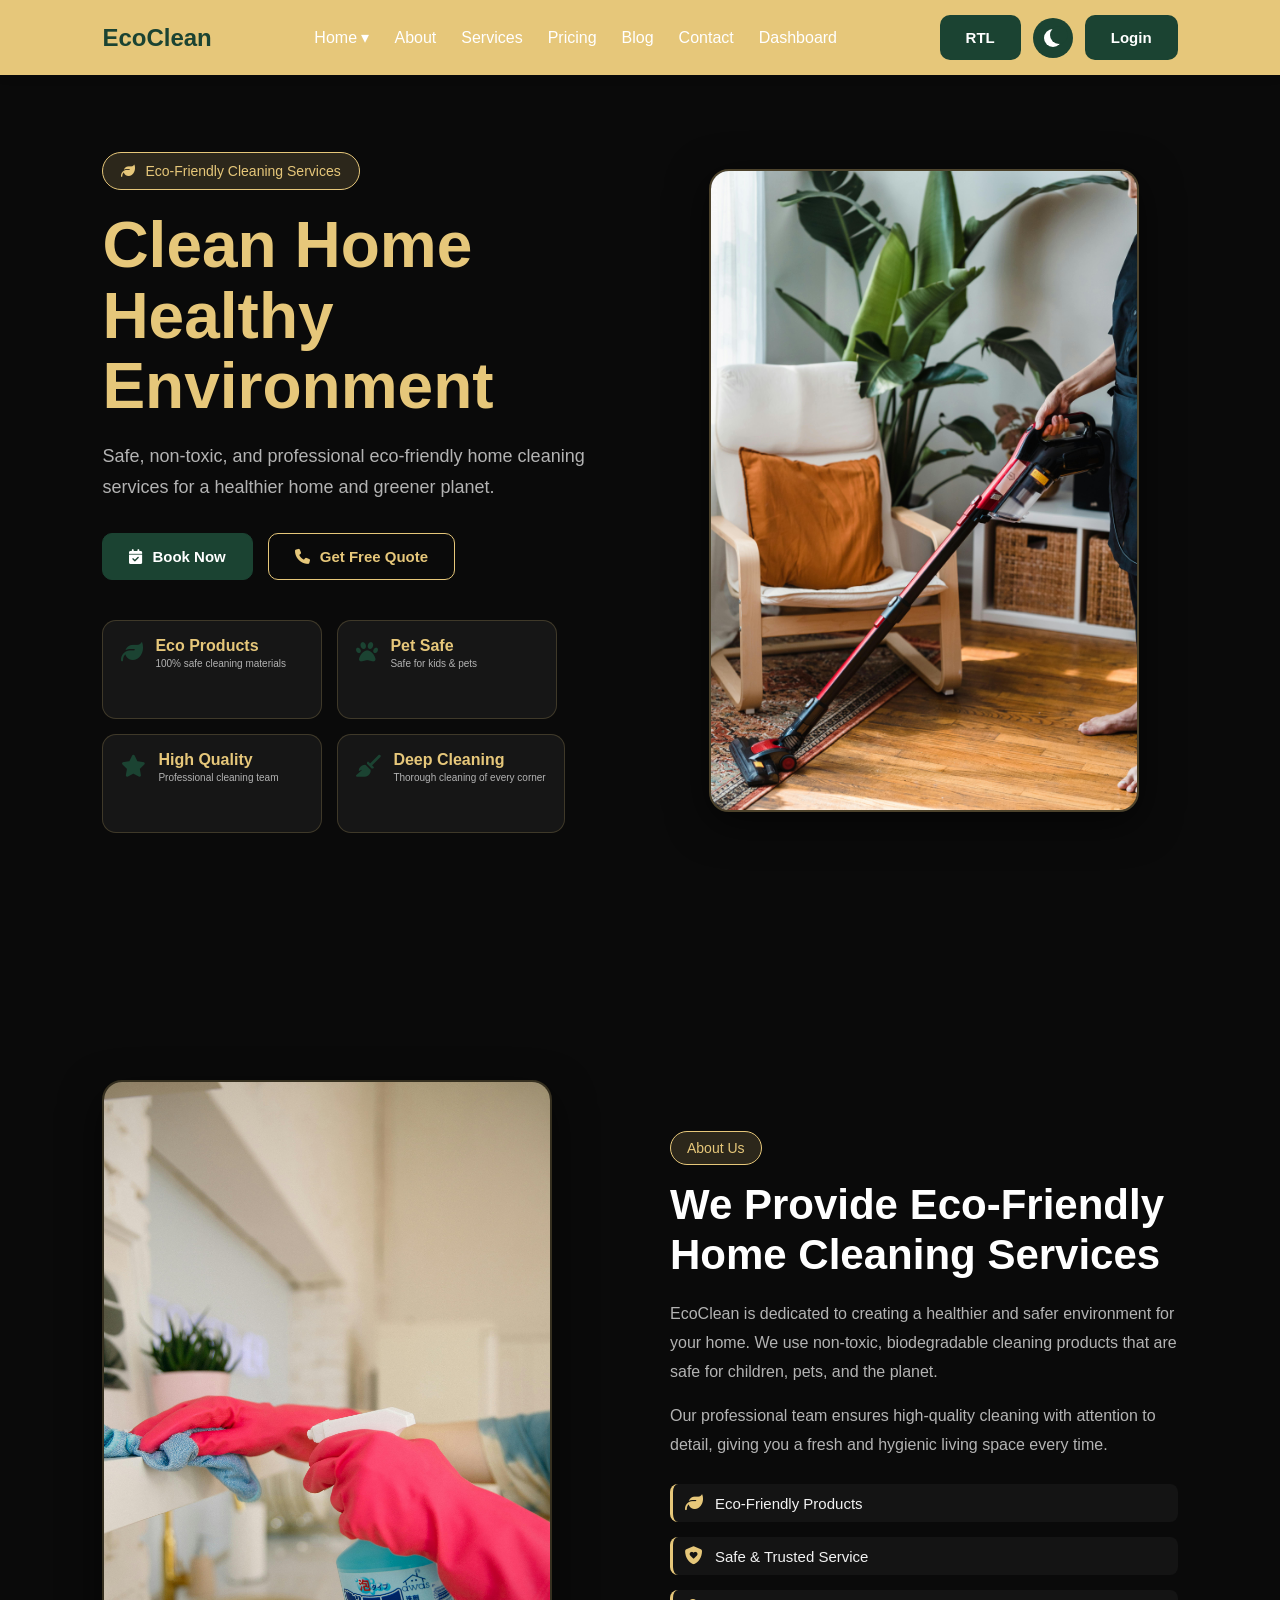
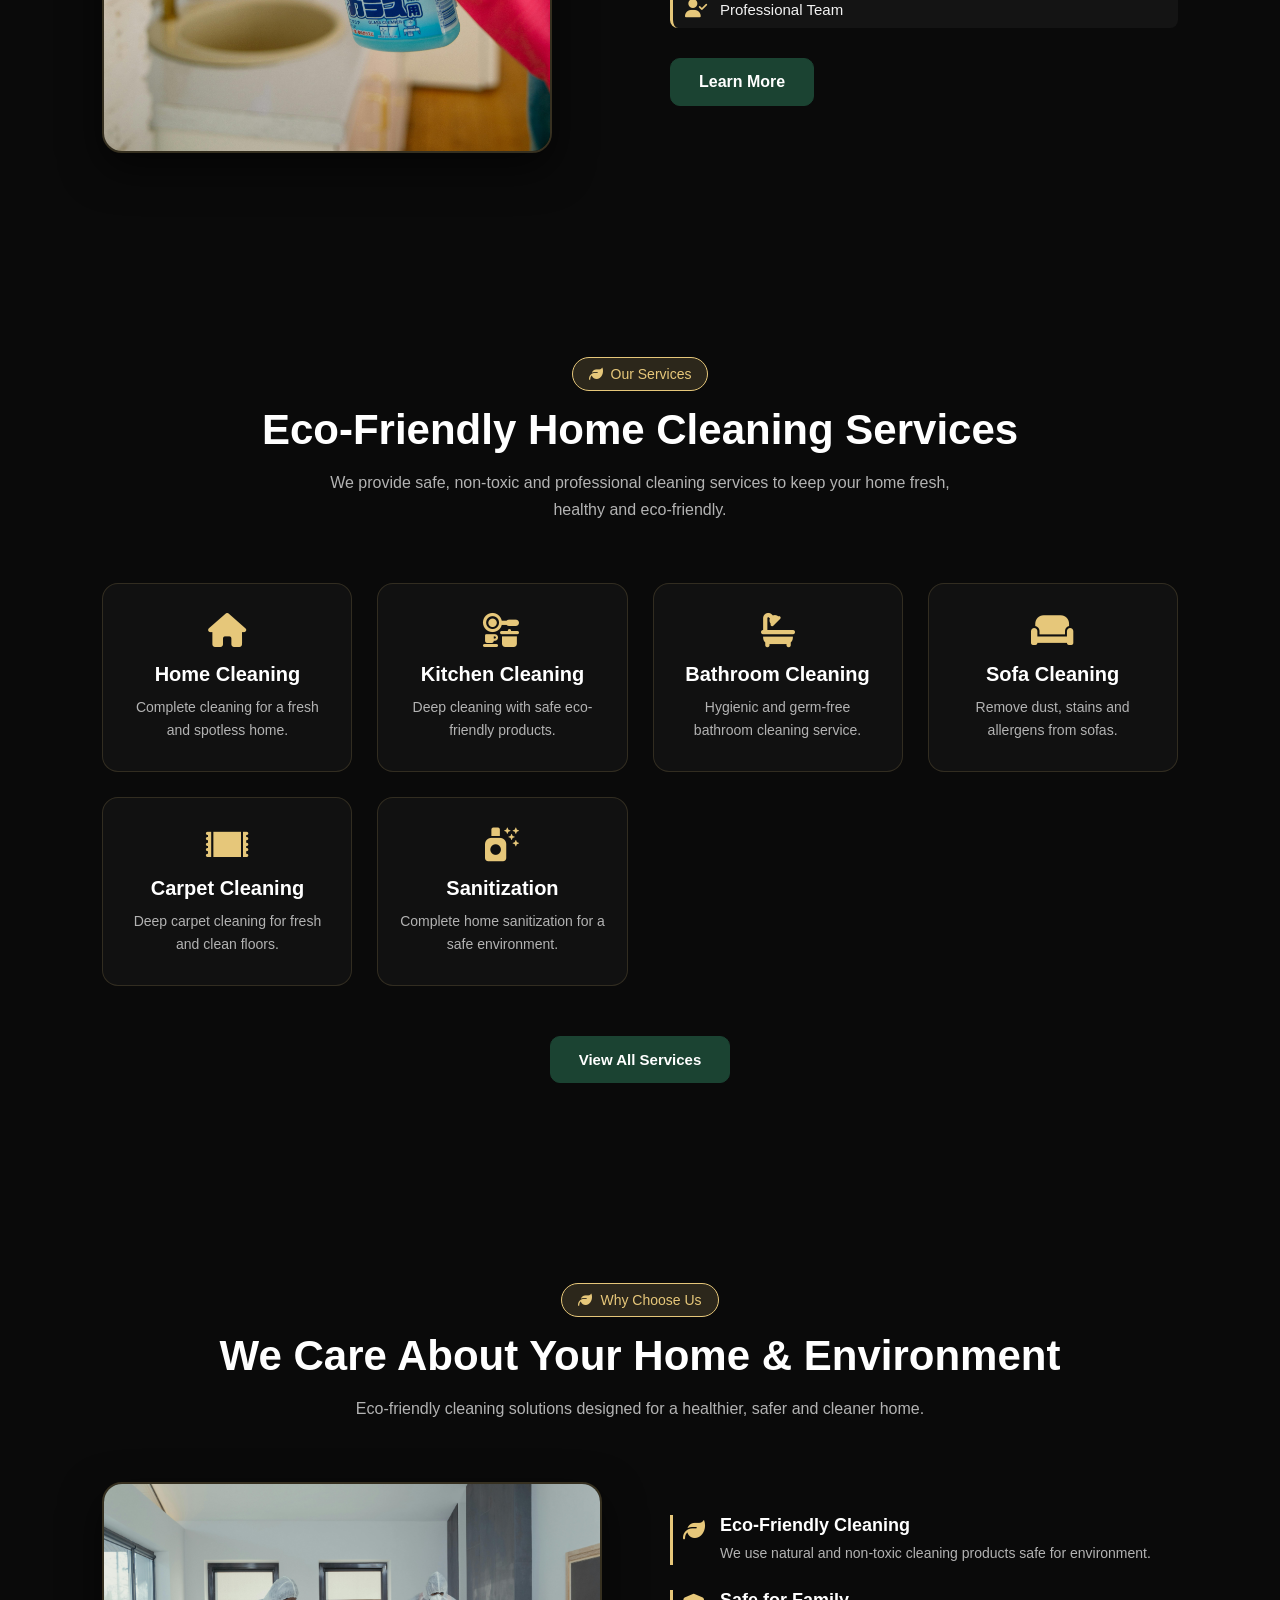
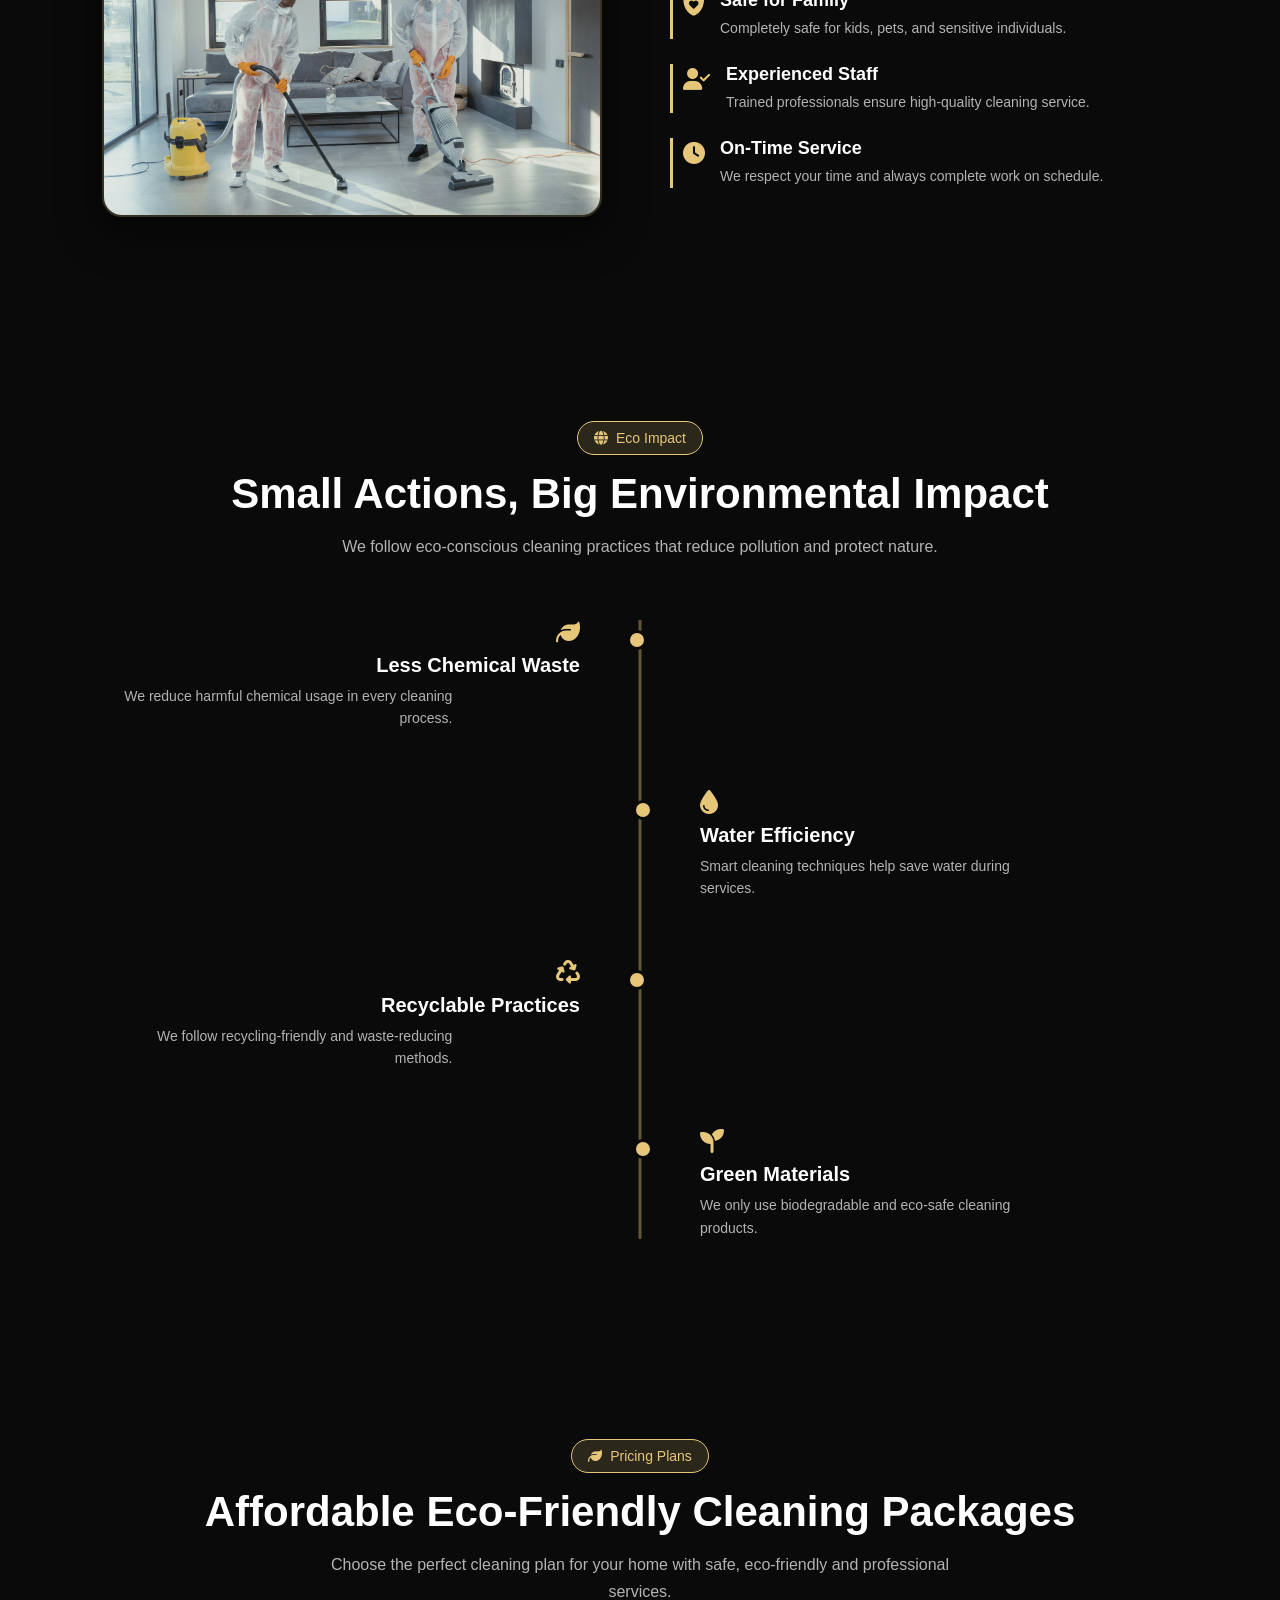
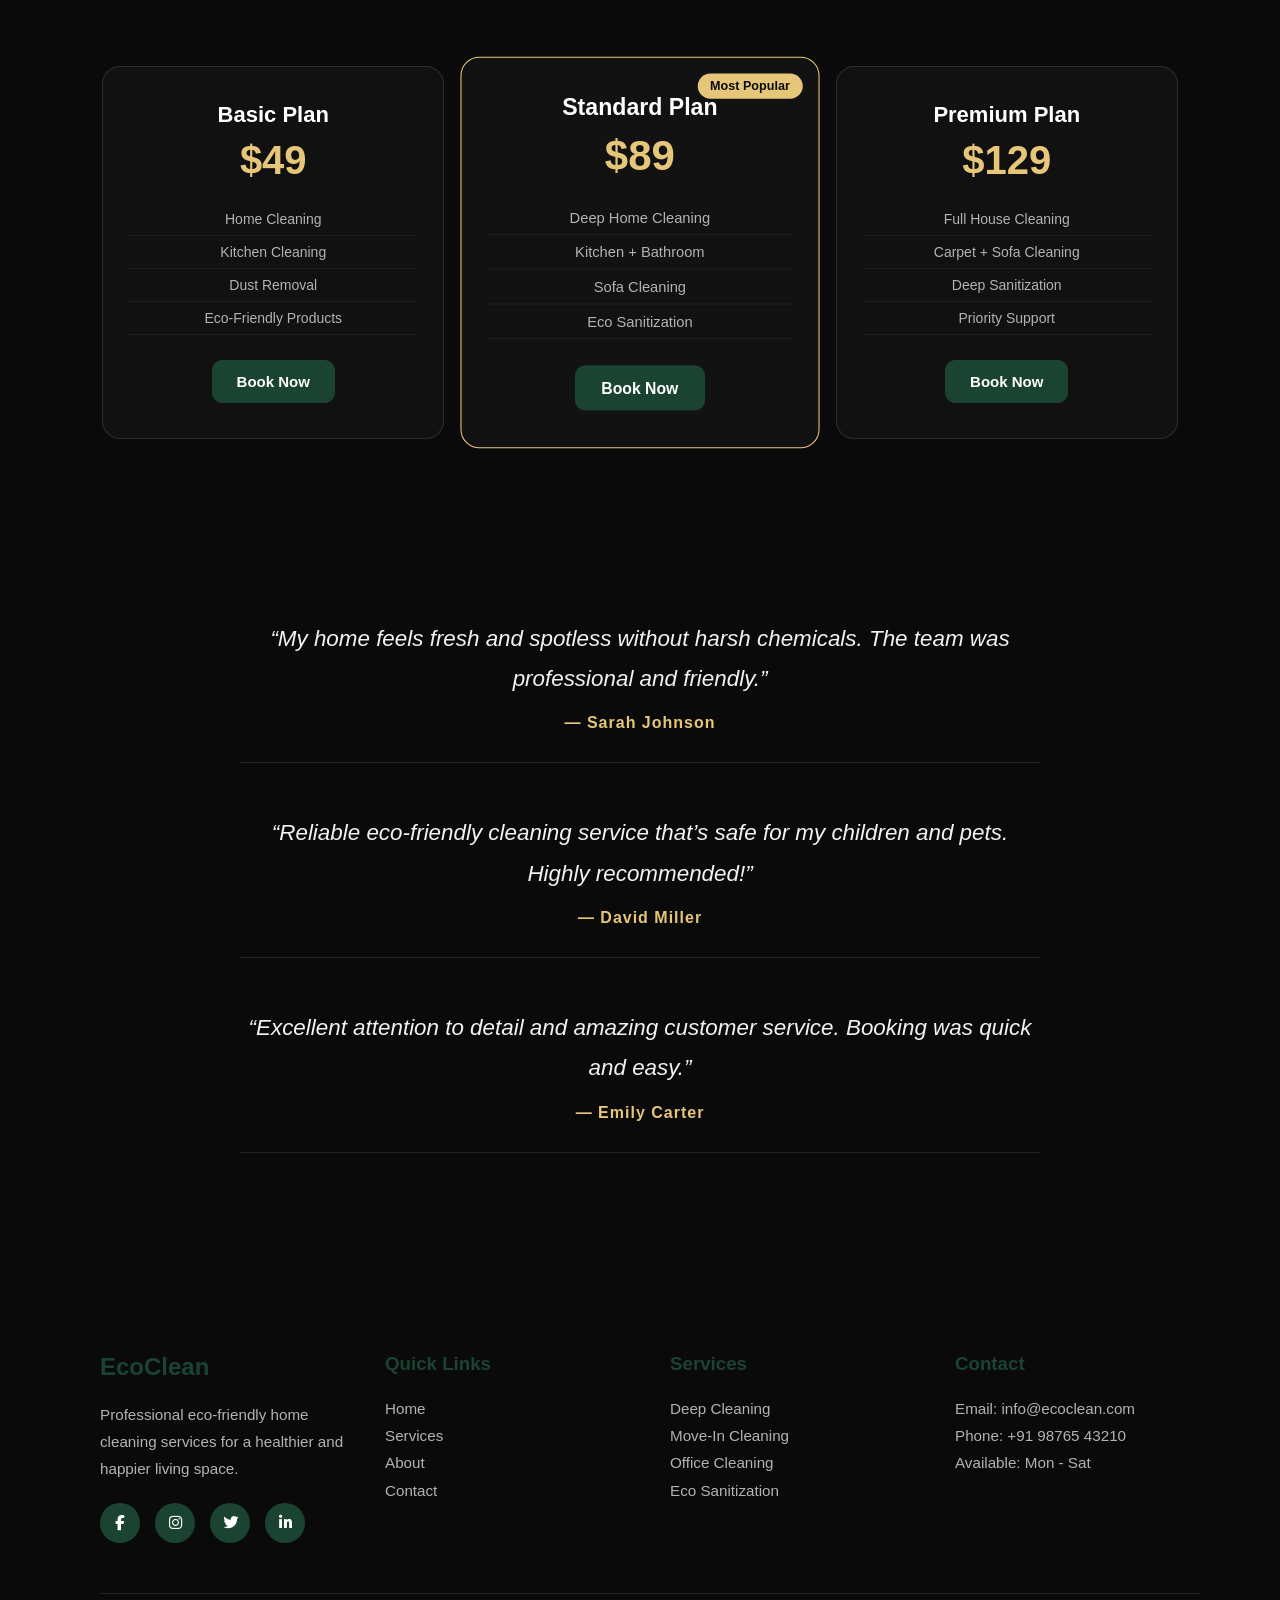
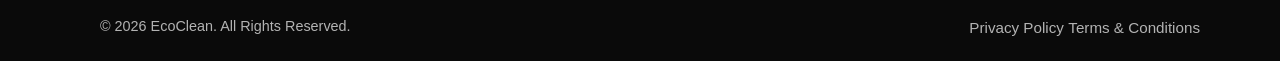
==== index.html @ b3afe963 "first commit" ====
<!DOCTYPE html>
<html lang="en">
<head>
    <meta charset="UTF-8">
    <meta name="viewport" content="width=device-width, initial-scale=1.0">
    <title>Eco Cleaning Service</title>

    <link rel="stylesheet" href="index.css">
     <script src="index.js" defer></script>
     <link rel="stylesheet" href="https://cdnjs.cloudflare.com/ajax/libs/font-awesome/6.5.0/css/all.min.css">
     <link rel="stylesheet" href="https://cdnjs.cloudflare.com/ajax/libs/font-awesome/6.5.1/css/all.min.css">
</head>
<body>
 <header class="header">
  <nav class="navbar">
     <div class="logo">
        <h2>EcoClean</h2>
      </div>

    <ul class="nav-links">

      <li class="dropdown">

        <a href='/'>Home ▾</a>

        <div class="dropdown-menu">
          <a href='/'>Home 1</a>
          <a href="home2.html">Home 2</a>
        </div>

      </li>

      <li><a href="about.html">About</a></li>
      <li><a href="services.html">Services</a></li>
      <li><a href="pricing.html">Pricing</a></li>
      <li><a href="blog.html">Blog</a></li>
      <li><a href="contact.html">Contact</a></li>
      <li><a href="dashboard.html">Dashboard</a></li>

         <li class="mobile-login-wrap">
<a class='mobile-login' href='/login'>Login</a>
</li>


    </ul>
 <div class="nav-buttons">

      <button class="btn" onclick="enableRTL()">RTL</button>
       <button class="logo-btn" type="button">
      <div class="moon"></div>
    </button>


   <button class="btn login-btn" onclick="openLoginPage()">
    Login
</button>

    </div>

     <div class="menu-btn" id="menuBtn">
        ☰
    </div>

</nav>
</header>

<section class="hero">
  <div class="hero-container">
    <div class="hero-content">
      <span class="hero-tag">
        <i class="fa-solid fa-leaf"></i>
        Eco-Friendly Cleaning Services
      </span>
      <h1>
        Clean Home <br />
        Healthy <span>Environment</span>
      </h1>
      <p>
        Safe, non-toxic, and professional eco-friendly home cleaning services
        for a healthier home and greener planet.
      </p>
      <div class="hero-buttons">
        <a href="#" class="btn primary-btn">
          <i class="fa-solid fa-calendar-check"></i>
          Book Now
        </a>
        <a href="#" class="btn secondary-btn">
          <i class="fa-solid fa-phone"></i>
          Get Free Quote
        </a>
      </div>
      <div class="hero-features">
        <div class="feature-card">
          <i class="fa-solid fa-leaf"></i>
          <div>
            <h3>Eco Products</h3>
            <p>100% safe cleaning materials</p>
          </div>
        </div>
        <div class="feature-card">
          <i class="fa-solid fa-paw"></i>
          <div>
            <h3>Pet Safe</h3>
            <p>Safe for kids & pets</p>
          </div>
        </div>
        <div class="feature-card">
          <i class="fa-solid fa-star"></i>
          <div>
            <h3>High Quality</h3>
            <p>Professional cleaning team</p>
          </div>
        </div>
        <div class="feature-card">
        <i class="fa-solid fa-broom"></i>
        <div>
        <h3>Deep Cleaning</h3>
        <p>Thorough cleaning of every corner</p>
       </div>
       </div>
      </div>
    </div>
    <div class="hero-image">
      <img src="images/cleaning.jpg" alt="Eco Friendly Cleaning Service">
    </div>
  </div>
</section>

<section class="about" id="about">
  <div class="about-container">
    <div class="about-image">
      <img src="images/about-cleaning.jpg" alt="Eco Friendly Cleaning Team">
    </div>
    <div class="about-content">
      <span class="section-tag">About Us</span>
      <h2>
        We Provide Eco-Friendly <br />
        Home Cleaning Services
      </h2>
      <p>
        EcoClean is dedicated to creating a healthier and safer environment for your home.
        We use non-toxic, biodegradable cleaning products that are safe for children,
        pets, and the planet.
      </p>
      <p>
        Our professional team ensures high-quality cleaning with attention to detail,
        giving you a fresh and hygienic living space every time.
      </p>
      <div class="about-features">
        <div class="feature">
          <i class="fa-solid fa-leaf"></i>
          <span>Eco-Friendly Products</span>
        </div>
        <div class="feature">
          <i class="fa-solid fa-shield-heart"></i>
          <span>Safe & Trusted Service</span>
        </div>
        <div class="feature">
          <i class="fa-solid fa-user-check"></i>
          <span>Professional Team</span>
        </div>
      </div>
      <a href="#about" class="about-btn">
        Learn More
      </a>
    </div>
  </div>
</section>

<section class="services" id="services">
  <div class="services-container">
    <div class="section-header">
      <span class="section-tag">
        <i class="fa-solid fa-leaf"></i>
        Our Services
      </span>
      <h2>Eco-Friendly Home Cleaning Services</h2>
      <p>
        We provide safe, non-toxic and professional cleaning services to keep your home fresh, healthy and eco-friendly.
      </p>
    </div>
    <div class="services-grid">
      <div class="service-card">
        <i class="fa-solid fa-house"></i>
        <h3>Home Cleaning</h3>
        <p>Complete cleaning for a fresh and spotless home.</p>
      </div>
      <div class="service-card">
        <i class="fa-solid fa-kitchen-set"></i>
        <h3>Kitchen Cleaning</h3>
        <p>Deep cleaning with safe eco-friendly products.</p>
      </div>
      <div class="service-card">
        <i class="fa-solid fa-bath"></i>
        <h3>Bathroom Cleaning</h3>
        <p>Hygienic and germ-free bathroom cleaning service.</p>
      </div>
      <div class="service-card">
        <i class="fa-solid fa-couch"></i>
        <h3>Sofa Cleaning</h3>
        <p>Remove dust, stains and allergens from sofas.</p>
      </div>
      <div class="service-card">
        <i class="fa-solid fa-rug"></i>
        <h3>Carpet Cleaning</h3>
        <p>Deep carpet cleaning for fresh and clean floors.</p>
      </div>
      <div class="service-card">
        <i class="fa-solid fa-spray-can-sparkles"></i>
        <h3>Sanitization</h3>
        <p>Complete home sanitization for a safe environment.</p>
      </div>
    </div>
    <div class="services-btn">
      <a href="#services" class="btn">
        View All Services
      </a>
    </div>
  </div>
</section>

<section class="why-choose-us" id="why">
  <div class="why-container">
    <div class="section-header">
      <span class="section-tag">
        <i class="fa-solid fa-leaf"></i>
        Why Choose Us
      </span>
      <h2>We Care About Your Home & Environment</h2>
      <p>
        Eco-friendly cleaning solutions designed for a healthier, safer and cleaner home.
      </p>
    </div>
    <div class="why-content">
      <div class="why-image">
        <img src="images/cleaning-team.jpg" alt="Cleaning Team">
      </div>
      <div class="why-list">
        <div class="why-item">
          <i class="fa-solid fa-leaf"></i>
          <div>
            <h3>Eco-Friendly Cleaning</h3>
            <p>We use natural and non-toxic cleaning products safe for environment.</p>
          </div>
        </div>
        <div class="why-item">
          <i class="fa-solid fa-shield-heart"></i>
          <div>
            <h3>Safe for Family</h3>
            <p>Completely safe for kids, pets, and sensitive individuals.</p>
          </div>
        </div>
        <div class="why-item">
          <i class="fa-solid fa-user-check"></i>
          <div>
            <h3>Experienced Staff</h3>
            <p>Trained professionals ensure high-quality cleaning service.</p>
          </div>
        </div>
        <div class="why-item">
          <i class="fa-solid fa-clock"></i>
          <div>
            <h3>On-Time Service</h3>
            <p>We respect your time and always complete work on schedule.</p>
          </div>
        </div>
      </div>
    </div>
  </div>
</section>

<section class="eco-impact" id="eco-impact">
  <div class="eco-container">
    <div class="section-header">
      <span class="section-tag">
        <i class="fa-solid fa-globe"></i>
        Eco Impact
      </span>
      <h2>Small Actions, Big Environmental Impact</h2>
      <p>
        We follow eco-conscious cleaning practices that reduce pollution and protect nature.
      </p>
    </div>
    <div class="eco-timeline">
      <div class="eco-step left">
        <div class="content">
          <i class="fa-solid fa-leaf"></i>
          <h3>Less Chemical Waste</h3>
          <p>We reduce harmful chemical usage in every cleaning process.</p>
        </div>
      </div>
      <div class="eco-step right">
        <div class="content">
          <i class="fa-solid fa-droplet"></i>
          <h3>Water Efficiency</h3>
          <p>Smart cleaning techniques help save water during services.</p>
        </div>
      </div>
      <div class="eco-step left">
        <div class="content">
          <i class="fa-solid fa-recycle"></i>
          <h3>Recyclable Practices</h3>
          <p>We follow recycling-friendly and waste-reducing methods.</p>
        </div>
      </div>
      <div class="eco-step right">
        <div class="content">
          <i class="fa-solid fa-seedling"></i>
          <h3>Green Materials</h3>
          <p>We only use biodegradable and eco-safe cleaning products.</p>
        </div>
      </div>
    </div>
  </div>
</section>

<section class="pricing" id="pricing">
  <div class="pricing-container">
    <div class="section-header">
      <span class="section-tag">
        <i class="fa-solid fa-leaf"></i>
        Pricing Plans
      </span>
      <h2>Affordable Eco-Friendly Cleaning Packages</h2>
      <p>
        Choose the perfect cleaning plan for your home with safe, eco-friendly and professional services.
      </p>
    </div>
    <div class="pricing-grid">
      <div class="pricing-card">
        <h3>Basic Plan</h3>
        <h2>$49</h2>
        <ul>
          <li>Home Cleaning</li>
          <li>Kitchen Cleaning</li>
          <li>Dust Removal</li>
          <li>Eco-Friendly Products</li>
        </ul>
        <a href="#" class="btn">Book Now</a>
      </div>
      <div class="pricing-card popular">
        <span class="badge">Most Popular</span>
        <h3>Standard Plan</h3>
        <h2>$89</h2>
        <ul>
          <li>Deep Home Cleaning</li>
          <li>Kitchen + Bathroom</li>
          <li>Sofa Cleaning</li>
          <li>Eco Sanitization</li>
        </ul>
        <a href="#" class="btn">Book Now</a>
      </div>
      <div class="pricing-card">
        <h3>Premium Plan</h3>
        <h2>$129</h2>
        <ul>
          <li>Full House Cleaning</li>
          <li>Carpet + Sofa Cleaning</li>
          <li>Deep Sanitization</li>
          <li>Priority Support</li>
        </ul>
        <a href="#" class="btn">Book Now</a>
      </div>
    </div>
  </div>
</section>

<section class="testimonials-section">
  <div class="testimonial">
    <p class="quote">
      “My home feels fresh and spotless without harsh chemicals.
      The team was professional and friendly.”
    </p>
    <h3>— Sarah Johnson</h3>
  </div>
  <div class="testimonial">
    <p class="quote">
      “Reliable eco-friendly cleaning service that’s safe for my
      children and pets. Highly recommended!”
    </p>
    <h3>— David Miller</h3>
  </div>
  <div class="testimonial">
    <p class="quote">
      “Excellent attention to detail and amazing customer service.
      Booking was quick and easy.”
    </p>
    <h3>— Emily Carter</h3>
  </div>
</section>

<footer class="footer">
  <div class="footer-container">
    <div class="footer-about">
      <h2>EcoClean</h2>
      <p>
        Professional eco-friendly home cleaning services
        for a healthier and happier living space.
      </p>
      <div class="social-icons">
        <a href="#"><i class="fab fa-facebook-f"></i></a>
        <a href="#"><i class="fab fa-instagram"></i></a>
        <a href="#"><i class="fab fa-twitter"></i></a>
        <a href="#"><i class="fab fa-linkedin-in"></i></a>
      </div>
    </div>
    <div class="footer-links">
      <h3>Quick Links</h3>
      <ul>
        <li><a href="#">Home</a></li>
        <li><a href="#">Services</a></li>
        <li><a href="#">About</a></li>
        <li><a href="#">Contact</a></li>
      </ul>
    </div>
    <div class="footer-services">
      <h3>Services</h3>
      <ul>
        <li>Deep Cleaning</li>
        <li>Move-In Cleaning</li>
        <li>Office Cleaning</li>
        <li>Eco Sanitization</li>
      </ul>
    </div>
    <div class="footer-contact">
      <h3>Contact</h3>
      <p>Email: info@ecoclean.com</p>
      <p>Phone: +91 98765 43210</p>
      <p>Available: Mon - Sat</p>
    </div>
  </div>
  <div class="footer-bottom">
    <p>© 2026 EcoClean. All Rights Reserved.</p>
     <div class="footer-links">
        <a href="#">Privacy Policy</a>
        <a href="#">Terms & Conditions</a>
     </div>
  </div>
</footer>

</body>
</html>
---- index.css ----
:root {
  --primary:#1B4332; 
  --secondary:#E6C77A; 
  --background:#0A0A0A; 
  --white:#ffffff; 
  --gray:#b3b3b3; 
  --light:#f2f2f2;
}

*{
margin:0;
padding:0;
box-sizing:border-box;
font-family:Arial,sans-serif;
}

body{
background:var(--background);
transition:.4s;
}

header{
  position: sticky;
  top: 0;
  z-index: 9999;
  background: #fff; 
  box-shadow: 0 2px 10px rgba(0,0,0,0.08);
}

.navbar{
display:flex;
justify-content:space-between;
align-items:center;
padding:15px 8%;
background:var(--secondary);
position:relative;
}

.logo h2 {
   color: var(--primary);
}

.nav-links{
display:flex;
align-items:center;
gap:25px;
list-style:none;
}

.nav-links li{
position:relative;
}

.nav-links a{
text-decoration:none;
color:var(--white);
font-size:16px;
transition:.3s;
}

.nav-links a:hover{
color:var(--primary);
}

.dropdown-menu{
position:absolute;
top:20px;
left:0;
width:150px;
background:#2a2a2a;
border-radius:10px;
display:none;
overflow:hidden;
z-index:999;
}

.dropdown-menu a{
display:block;
padding:12px;
}

.dropdown:hover .dropdown-menu{
display:block;
}

.dropdown-menu a:hover{
background:var(--primary);
color:white;
}

.nav-buttons{
display:flex;
align-items:center;
gap:12px;
}

.btn{
padding:10px 18px;
border:none;
border-radius:6px;
cursor:pointer;
background:var(--primary);
color:white;
font-size:15px;
transition:.3s;
}

.btn:hover{
transform:translateY(-3px);
}

.logo-btn{
width:40px;
height:40px;
border:none;
border-radius:50%;
background:var(--primary);
cursor:pointer;
display:flex;
align-items:center;
justify-content:center;
}

.moon{
width:18px;
height:18px;
background:white;
border-radius:50%;
position:relative;
}

.moon::after{
content:"";
position:absolute;
top:-3px;
right:-6px;
width:18px;
height:18px;
background:var(--primary);
border-radius:50%;
}

.mobile-login-wrap{
display:none;
}

.menu-btn{
display:none;
font-size:30px;
color:white;
cursor:pointer;
}

body.light{
background:white;
}

body.light .navbar{
background:var(--light);
}

body.light .nav-links a{
color:black;
}

body.light .menu-btn{
color:black;
}

body.light .dropdown-menu{
background:white;
}

body.light .dropdown-menu a{
color:black;
}

@media(max-width:768px){
.menu-btn{
display:block;
}

.nav-links{
position:absolute;
top:100%;
left:-100%;
width:100%;
background:var(--secondary);
flex-direction:column;
padding:25px;
transition:.5s;
z-index:1000;
}

.nav-links.active{
left:0;
}

.nav-buttons{
position:absolute;
top:420px;
left:-100%;
width:100%;
justify-content:center;
padding:20px;
background:var(--secondary);
transition:.5s;
}

.nav-buttons.active{
left:0;
}

.mobile-login-wrap{
display:block;
}

.login-btn{
display:none;
}

.dropdown-menu{
position:static;
width:100%;
margin-top:10px;
}

body.light .nav-links,
body.light .nav-buttons{
background:var(--light);
}
}

.hero{
  width:100%;
  min-height:100vh;
  display:flex;
  align-items:center;
  padding:80px 8%;
  margin-top:5px;
  padding-top:5px;
}

.hero-container{
  display:flex;
  align-items:center;
  justify-content:space-between;
  gap:60px;
  flex-wrap:wrap;
}

.hero-content{
  flex:1;
  min-width:300px;
}

.hero-tag{
  display:inline-flex;
  align-items:center;
  gap:10px;
  padding:10px 18px;
  background: rgba(230,199,122,0.15);
  border:1px solid var(--secondary);
  color: var(--secondary);
  border-radius:50px;
  font-size:14px;
  margin-bottom:20px;
}

.hero-content h1{
  font-size:64px;
  line-height:1.1;
  margin-bottom:20px;
  color: var(--secondary);
}

.hero-content h1 span{
  color: var(--secondary);
}

.hero-content p{
  font-size:18px;
  color: var(--gray);
  line-height:1.7;
  margin-bottom:30px;
  max-width:550px;
}

.hero-buttons{
  display:flex;
  gap:15px;
  flex-wrap:wrap;
  margin-bottom:40px;
}

.btn{
  display:inline-flex;
  align-items:center;
  gap:10px;
  padding:14px 26px;
  border-radius:10px;
  text-decoration:none;
  font-weight:600;
  transition:0.3s ease;
}

.primary-btn{
  background: var(--primary);
  color: var(--white);
  border:1px solid var(--primary);
}

.primary-btn:hover{
  background: transparent;
  color: var(--secondary);
  border:1px solid var(--secondary);
  transform: translateY(-3px);
}

.secondary-btn{
  background: transparent;
  color: var(--secondary);
  border:1px solid var(--secondary);
}

.secondary-btn:hover{
  background: var(--secondary);
  color: var(--background);
  transform: translateY(-3px);
}

.hero-features{
  display:flex;
  gap:15px;
  flex-wrap:wrap;
}

.feature-card{
  display:flex;
  gap:12px;
  align-items:flex-start;
  padding:16px 18px;
  background: rgba(255,255,255,0.05);
  border:1px solid rgba(230,199,122,0.2);
  border-radius:14px;
  min-width:220px;
  transition:0.3s ease;
}

.feature-card:hover{
  transform: translateY(-5px);
  border-color: var(--secondary);
}

.feature-card i{
  font-size:22px;
  color: var(--primary);
  margin-top:4px;
}

.feature-card h3{
  font-size:16px;
  color: var(--secondary);
}

.feature-card p{
  font-size:10px;
  color: var(--gray);
}

.hero-image{
  flex:1;
  min-width:200px;
  text-align:center;
}

.hero-image img{
  width:100%;
  max-width:430px;
  border-radius:20px;
  border:2px solid rgba(230,199,122,0.3);
  box-shadow:0 10px 40px rgba(0,0,0,0.6);
  transition:0.3s ease;
}

.hero-image img:hover{
  transform: scale(1.03);
}

@media(max-width:992px){
  .hero-container{
    flex-direction:column;
    text-align:center;
  }

  .hero-content h1{
    font-size:48px;
  }

  .hero-content p{
    margin:0 auto 30px;
  }

  .hero-buttons{
    justify-content:center;
  }

  .hero-features{
    justify-content:center;
  }
}

@media(max-width:576px){
  .hero-content h1{
    font-size:36px;
  }

  .btn{
    width:100%;
    justify-content:center;
  }

  .feature-card{
    width:100%;
  }
}

.about{
  width:100%;
  padding:100px 8%;
  background: var(--background);
  color: var(--white);
}

.about-container{
  display:flex;
  align-items:center;
  justify-content:space-between;
  gap:60px;
  flex-wrap:wrap;
}

.about-image{
  flex:1;
  min-width:300px;
}

.about-image img{
  width:100%;
  max-width:450px;
  border-radius:20px;
  box-shadow:0 15px 40px rgba(0,0,0,0.6);
  border:2px solid rgba(230,199,122,0.2);
  transition:0.3s ease;
}

.about-image img:hover{
  transform: scale(1.03);
}

.about-content{
  flex:1;
  min-width:300px;
}

.section-tag{
  display:inline-block;
  padding:8px 16px;
  background: rgba(230,199,122,0.15);
  border:1px solid var(--secondary);
  color: var(--secondary);
  border-radius:50px;
  font-size:14px;
  margin-bottom:20px;
}

.about-content h2{
  font-size:42px;
  line-height:1.2;
  margin-bottom:20px;
  color: var(--white);
}

.about-content p{
  font-size:16px;
  line-height:1.8;
  color: var(--gray);
  margin-bottom:15px;
}

.about-features{
  margin-top:25px;
  display:flex;
  flex-direction:column;
  gap:15px;
}

.feature{
  display:flex;
  align-items:center;
  gap:12px;
  font-size:15px;
  color: var(--light);
  padding:10px 12px;
  background: rgba(255,255,255,0.04);
  border-left:3px solid var(--secondary);
  border-radius:8px;
  transition:0.3s ease;
}

.feature:hover{
  transform: translateX(6px);
  border-left-color: var(--primary);
}

.feature i{
  color: var(--secondary);
  font-size:18px;
}

.about-btn{
  display:inline-block;
  margin-top:30px;
  padding:14px 28px;
  background: var(--primary);
  color: var(--white);
  text-decoration:none;
  border-radius:10px;
  font-weight:600;
  transition:0.3s ease;
  border:1px solid var(--primary);
}

.about-btn:hover{
  background: transparent;
  color: var(--secondary);
  border:1px solid var(--secondary);
  transform: translateY(-3px);
}

@media(max-width:992px){
  .about-container{
    flex-direction:column;
    text-align:center;
  }

  .about-content h2{
    font-size:34px;
  }

  .about-features{
    align-items:center;
  }

  .feature{
    justify-content:center;
    width:100%;
  }
}

@media(max-width:576px){
  .about{
    padding:70px 20px;
  }

  .about-content h2{
    font-size:28px;
  }

  .about-content p{
    font-size:14px;
  }
}

.services{
  width:100%;
  padding:100px 8%;
  background: var(--background);
  color: var(--white);
}

.services-container{
  max-width:1200px;
  margin:auto;
}

.section-header{
  text-align:center;
  margin-bottom:50px;
}

.section-tag{
  display:inline-flex;
  align-items:center;
  gap:8px;
  padding:8px 16px;
  background: rgba(230,199,122,0.15);
  border:1px solid var(--secondary);
  color: var(--secondary);
  border-radius:50px;
  font-size:14px;
  margin-bottom:15px;
}

.section-header h2{
  font-size:42px;
  margin-bottom:15px;
}

.section-header p{
  font-size:16px;
  color: var(--gray);
  max-width:650px;
  margin:auto;
  line-height:1.7;
}

.services-grid{
  display:grid;
  grid-template-columns:repeat(auto-fit, minmax(250px, 1fr));
  gap:25px;
}

.service-card{
  background: rgba(255,255,255,0.03);
  border:1px solid rgba(230,199,122,0.15);
  padding:30px 20px;
  border-radius:16px;
  text-align:center;
  transition:0.3s ease;
  position:relative;
  overflow:hidden;
}

.service-card::before{
  content:"";
  position:absolute;
  top:0;
  left:0;
  width:100%;
  height:100%;
  background: radial-gradient(circle at top left, rgba(230,199,122,0.1), transparent 60%);
  opacity:0;
  transition:0.3s;
}

.service-card:hover::before{
  opacity:1;
}

.service-card:hover{
  transform:translateY(-8px);
  border-color: var(--secondary);
}

.service-card i{
  font-size:34px;
  color: var(--secondary);
  margin-bottom:15px;
}

.service-card h3{
  font-size:20px;
  margin-bottom:10px;
}

.service-card p{
  font-size:14px;
  color: var(--gray);
  line-height:1.6;
}

.services-btn{
  text-align:center;
  margin-top:50px;
}

.services-btn .btn{
  display:inline-block;
  padding:14px 28px;
  background: var(--primary);
  color: var(--white);
  text-decoration:none;
  border-radius:10px;
  font-weight:600;
  transition:0.3s ease;
  border:1px solid var(--primary);
}

.services-btn .btn:hover{
  background: transparent;
  color: var(--secondary);
  border:1px solid var(--secondary);
  transform:translateY(-3px);
}

@media(max-width:768px){
  .section-header h2{
    font-size:30px;
  }
  .service-card{
    padding:25px 15px;
  }
}

.why-choose-us{
  width:100%;
  padding:100px 8%;
  background: var(--background);
  color: var(--white);
}

.why-container{
  max-width:1200px;
  margin:auto;
}

.section-header{
  text-align:center;
  margin-bottom:60px;
}

.section-tag{
  display:inline-flex;
  align-items:center;
  gap:8px;
  padding:8px 16px;
  background: rgba(230,199,122,0.15);
  border:1px solid var(--secondary);
  color: var(--secondary);
  border-radius:50px;
  font-size:14px;
  margin-bottom:15px;
}

.section-header h2{
  font-size:42px;
  margin-bottom:15px;
}

.section-header p{
  font-size:16px;
  color: var(--gray);
  max-width:650px;
  margin:auto;
  line-height:1.7;
}

.why-content{
  display:flex;
  align-items:center;
  justify-content:space-between;
  gap:60px;
  flex-wrap:wrap;
}

.why-image{
  flex:1;
  min-width:300px;
}

.why-image img{
  width:100%;
  max-width:500px;
  border-radius:20px;
  border:2px solid rgba(230,199,122,0.2);
  box-shadow:0 15px 40px rgba(0,0,0,0.6);
  transition:0.3s ease;
}

.why-image img:hover{
  transform:scale(1.03);
}

.why-list{
  flex:1;
  min-width:300px;
  display:flex;
  flex-direction:column;
  gap:25px;
}

.why-item{
  display:flex;
  align-items:flex-start;
  gap:15px;
  padding-left:10px;
  border-left:3px solid var(--secondary);
  transition:0.3s ease;
}

.why-item:hover{
  transform:translateX(6px);
  border-left-color: var(--primary);
}

.why-item i{
  font-size:22px;
  color: var(--secondary);
  margin-top:4px;
}

.why-item h3{
  font-size:18px;
  margin-bottom:6px;
}

.why-item p{
  font-size:14px;
  color: var(--gray);
  line-height:1.6;
}

@media(max-width:992px){
  .why-content{
    flex-direction:column;
    text-align:center;
  }

  .why-item{
    justify-content:center;
    border-left:none;
    border-bottom:2px solid rgba(230,199,122,0.2);
    padding-bottom:12px;
  }
  .why-list{
    align-items:center;
  }
}

@media(max-width:576px){
  .section-header h2{
    font-size:30px;
  }
  .why-item h3{
    font-size:16px;
  }
}

.eco-impact{
  width:100%;
  padding:100px 8%;
  background: var(--background);
  color: var(--white);
}

.eco-container{
  max-width:1100px;
  margin:auto;
}

.section-header{
  text-align:center;
  margin-bottom:70px;
}

.section-tag{
  display:inline-flex;
  align-items:center;
  gap:8px;
  padding:8px 16px;
  background: rgba(230,199,122,0.15);
  border:1px solid var(--secondary);
  color: var(--secondary);
  border-radius:50px;
  font-size:14px;
  margin-bottom:15px;
}

.section-header h2{
  font-size:42px;
  margin-bottom:15px;
}

.section-header p{
  font-size:16px;
  color: var(--gray);
  max-width:650px;
  margin:auto;
  line-height:1.7;
}

.eco-timeline{
  position:relative;
  display:flex;
  flex-direction:column;
  gap:60px;
}

.eco-timeline::before{
  content:"";
  position:absolute;
  top:0;
  left:50%;
  transform:translateX(-50%);
  width:3px;
  height:100%;
  background: var(--secondary);
  opacity:0.4;
}

.eco-step{
  width:50%;
  position:relative;
}

.eco-step.left{
  align-self:flex-start;
  text-align:right;
  padding-right:60px;
}

.eco-step.right{
  align-self:flex-end;
  text-align:left;
  padding-left:60px;
}

.eco-step .content{
  position:relative;
}

.eco-step i{
  font-size:24px;
  color: var(--secondary);
  margin-bottom:10px;
}

.eco-step h3{
  font-size:20px;
  margin-bottom:8px;
}

.eco-step p{
  font-size:14px;
  color: var(--gray);
  line-height:1.6;
  max-width:350px;
}

.eco-step::before{
  content:"";
  position:absolute;
  top:10px;
  width:14px;
  height:14px;
  background: var(--secondary);
  border-radius:50%;
  border:3px solid var(--background);
  z-index:2;
}

.eco-step.left::before{
  right:-7px;
}

.eco-step.right::before{
  left:-7px;
}

.eco-step:hover i{
  transform: scale(1.2);
  transition:0.3s ease;
}

@media(max-width:768px){
  .eco-timeline::before{
    left:8px;
  }
  .eco-step{
    width:100%;
    padding-left:40px !important;
    padding-right:0 !important;
    text-align:left !important;
  }
  .eco-step::before{
    left:0 !important;
  }
}

.pricing{
  width:100%;
  padding:100px 8%;
  background: var(--background);
  color: var(--white);
}

.pricing-container{
  max-width:1200px;
  margin:auto;
}

.section-header{
  text-align:center;
  margin-bottom:60px;
}

.section-tag{
  display:inline-flex;
  align-items:center;
  gap:8px;
  padding:8px 16px;
  background: rgba(230,199,122,0.15);
  border:1px solid var(--secondary);
  color: var(--secondary);
  border-radius:50px;
  font-size:14px;
  margin-bottom:15px;
}

.section-header h2{
  font-size:42px;
  margin-bottom:15px;
}

.section-header p{
  font-size:16px;
  color: var(--gray);
  max-width:650px;
  margin:auto;
  line-height:1.7;
}

.pricing-grid{
  display:grid;
  grid-template-columns:repeat(auto-fit, minmax(280px, 1fr));
  gap:25px;
}

.pricing-card{
  background: rgba(255,255,255,0.03);
  border:1px solid rgba(230,199,122,0.15);
  padding:35px 25px;
  border-radius:18px;
  text-align:center;
  transition:0.3s ease;
  position:relative;
  overflow:hidden;
}

.pricing-card:hover{
  transform:translateY(-8px);
  border-color: var(--secondary);
}

.pricing-card h3{
  font-size:22px;
  margin-bottom:10px;
}

.pricing-card h2{
  font-size:40px;
  color: var(--secondary);
  margin-bottom:20px;
}

.pricing-card ul{
  list-style:none;
  margin-bottom:25px;
}

.pricing-card ul li{
  font-size:14px;
  color: var(--gray);
  padding:8px 0;
  border-bottom:1px solid rgba(255,255,255,0.05);
}

.pricing-card .btn{
  display:inline-block;
  padding:12px 24px;
  background: var(--primary);
  color: var(--white);
  text-decoration:none;
  border-radius:10px;
  font-weight:600;
  transition:0.3s ease;
  border:1px solid var(--primary);
}

.pricing-card .btn:hover{
  background: transparent;
  color: var(--secondary);
  border:1px solid var(--secondary);
  transform:translateY(-3px);
}

.pricing-card.popular{
  border:1px solid var(--secondary);
  transform:scale(1.05);
}

.pricing-card.popular:hover{
  transform:scale(1.07) translateY(-8px);
}

.badge{
  position:absolute;
  top:15px;
  right:15px;
  background: var(--secondary);
  color: var(--background);
  padding:5px 12px;
  font-size:12px;
  border-radius:20px;
  font-weight:600;
}

@media(max-width:768px){
  .section-header h2{
    font-size:30px;
  }
  .pricing-card.popular{
    transform:none;
  }
}

.testimonials-section {
  padding: 80px 20px;
  background: var(--background);
  text-align: center;
}

.testimonial {
  max-width: 800px;
  margin: 0 auto 50px;
  padding-bottom: 30px;
  border-bottom: 1px solid rgba(255, 255, 255, 0.1);
}

.quote {
  font-size: 1.4rem;
  line-height: 1.8;
  color: var(--light);
  font-style: italic;
  margin-bottom: 15px;
}

.testimonial h3 {
  font-size: 1rem;
  color: var(--secondary);
  font-weight: 600;
  letter-spacing: 1px;
}

@media (max-width: 768px) {
  .quote {
    font-size: 1.1rem;
  }
  .testimonial {
    margin-bottom: 40px;
  }
}

.footer {
  background: var(--background);
  color: var(--light);
  padding: 70px 20px 20px;
  padding-left: 100px;
  padding-right: 80px;
}

.footer-container {
  max-width: 1200px;
  margin: auto;
  display: grid;
  grid-template-columns: repeat(auto-fit, minmax(220px, 1fr));
  gap: 40px;
}

.footer h2,
.footer h3 {
  color: var(--primary);
  margin-bottom: 20px;
}

.footer p,
.footer li,
.footer a {
  color: var(--gray);
  font-size: 0.95rem;
  line-height: 1.8;
  text-decoration: none;
  list-style: none;
}

.footer ul {
  padding: 0;
}

.footer a:hover {
  color: var(--white);
}

.social-icons {
  margin-top: 20px;
  display: flex;
  gap: 15px;
}

.social-icons a {
  width: 40px;
  height: 40px;
  background: var(--primary);
  color: var(--white);
  display: flex;
  align-items: center;
  justify-content: center;
  border-radius: 50%;
  transition: 0.3s ease;
}

.social-icons a:hover {
  background: var(--secondary);
  color: var(--background);
}

.footer-bottom {
  border-top: 1px solid rgba(255,255,255,0.1);
  margin-top: 50px;
  padding-top: 20px;
  text-align: left;
  display: flex;
  justify-content: space-between;
  align-items: center;
  flex-wrap: wrap;
}

.footer-bottom p {
  color: var(--gray);
  font-size: 0.9rem;
}

.footer-links-1 {
    display: flex;
    gap: 15px;
}

.footer-links-1 a {
    color: white;
    text-decoration: none;
    text-align: right;
}

@media (max-width: 768px) {
  .footer {
    text-align: center;
  }
  .social-icons {
    justify-content: center;
  }
  .footer-bottom {
        flex-direction: column;
        text-align: left;
        gap: 10px;
    }
    .footer-links-1 {
        justify-content: right;
    }
}
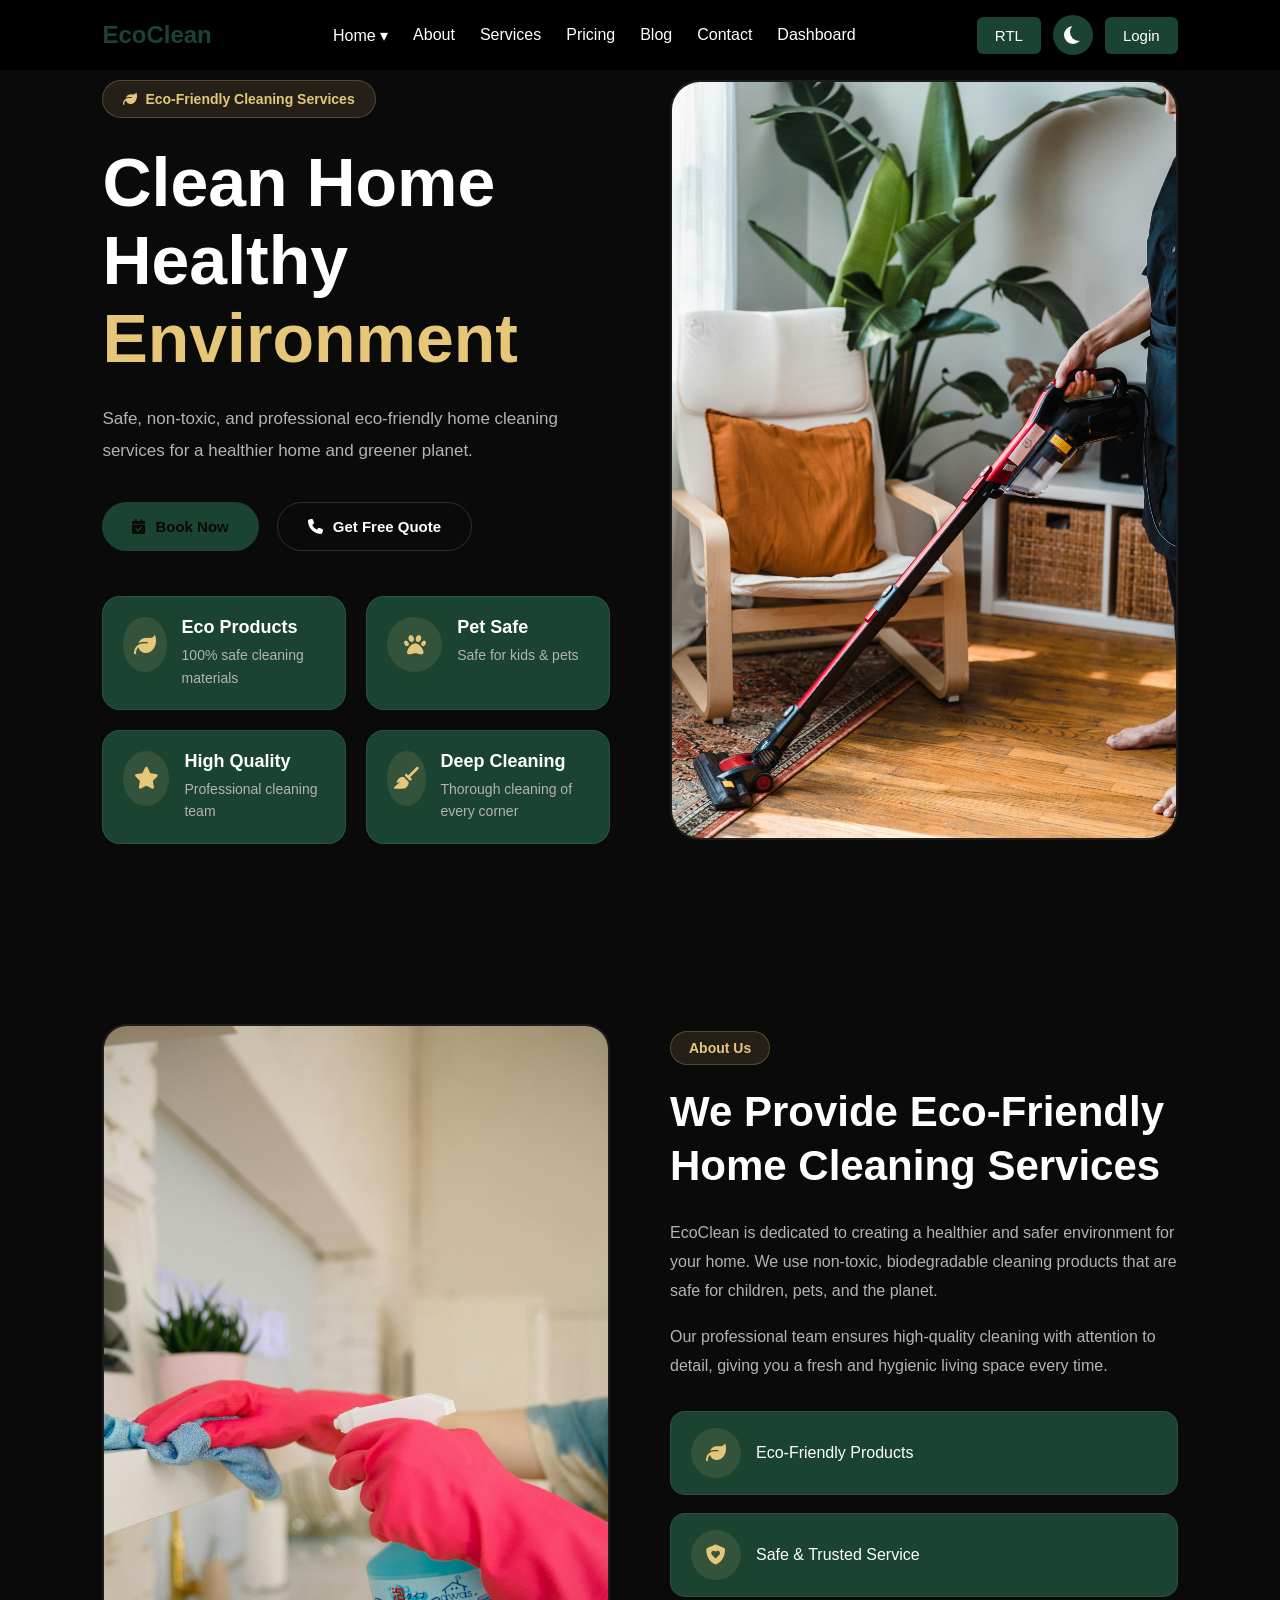
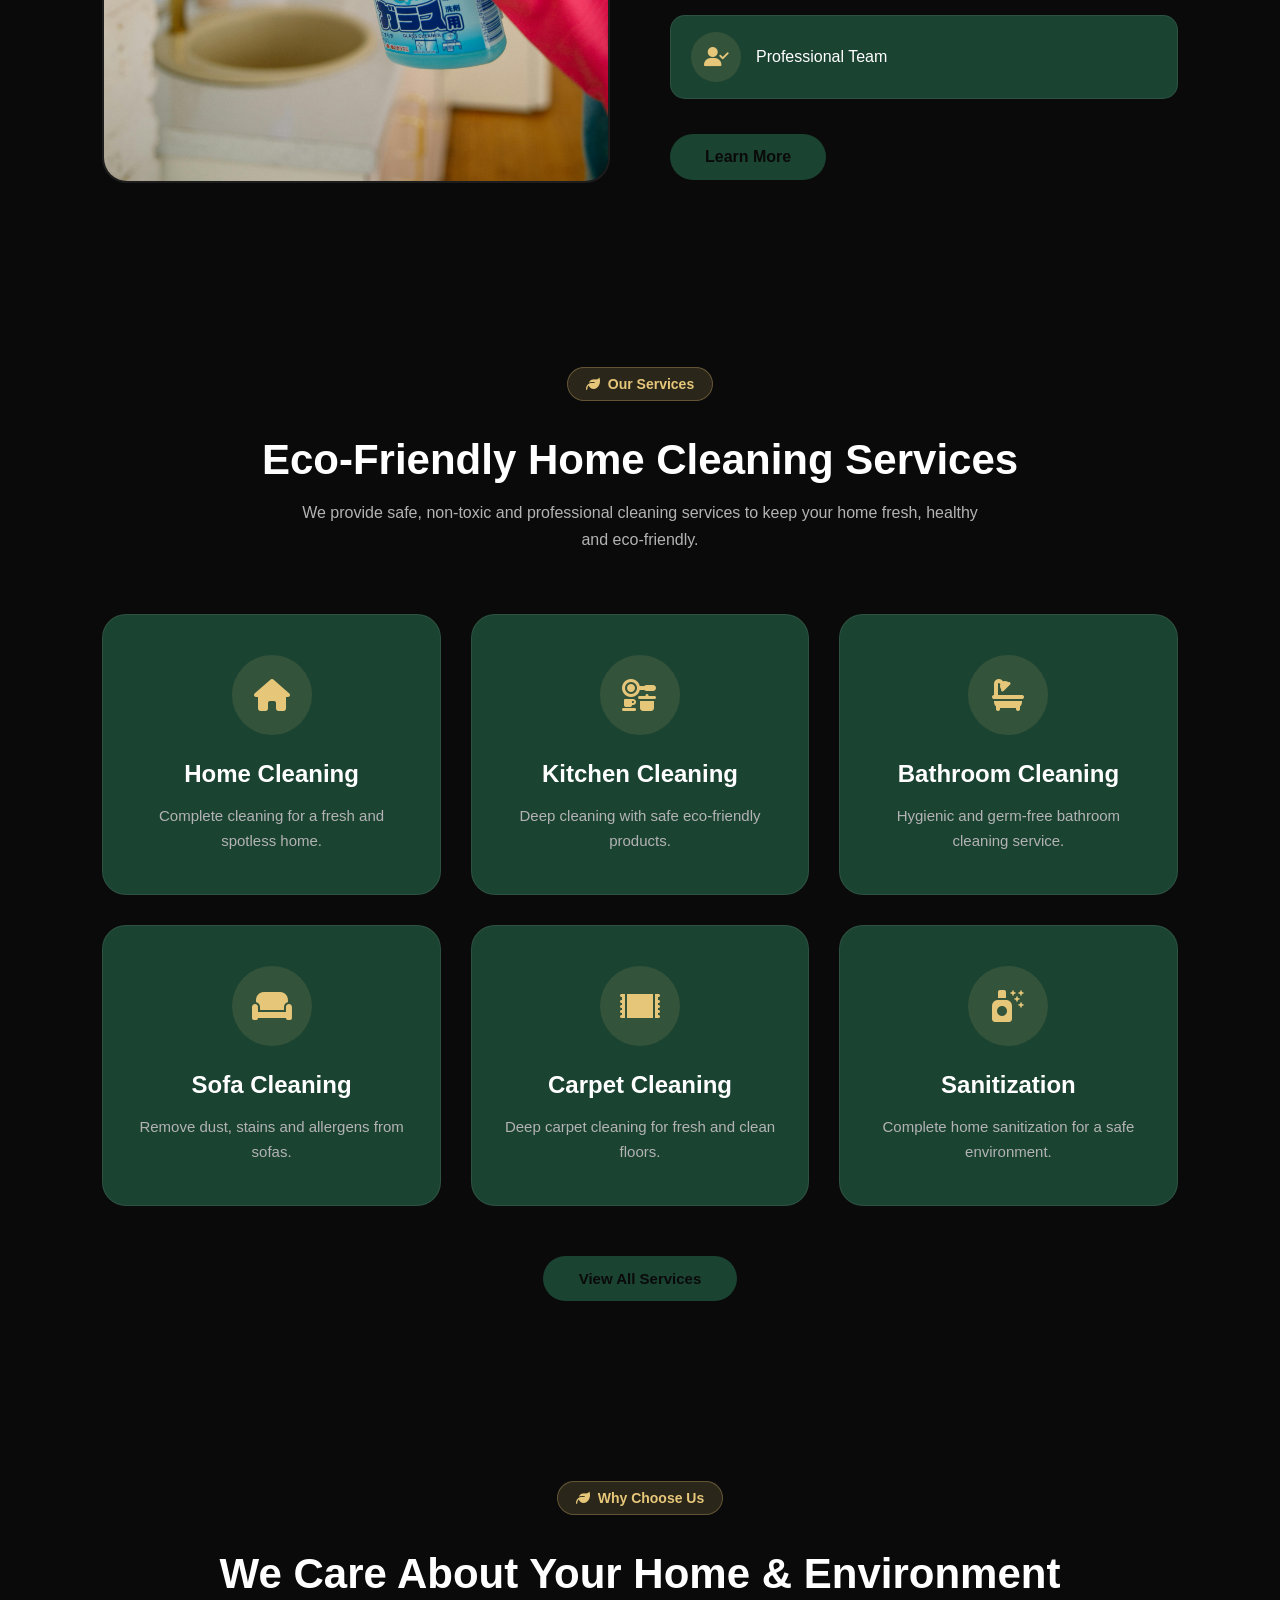
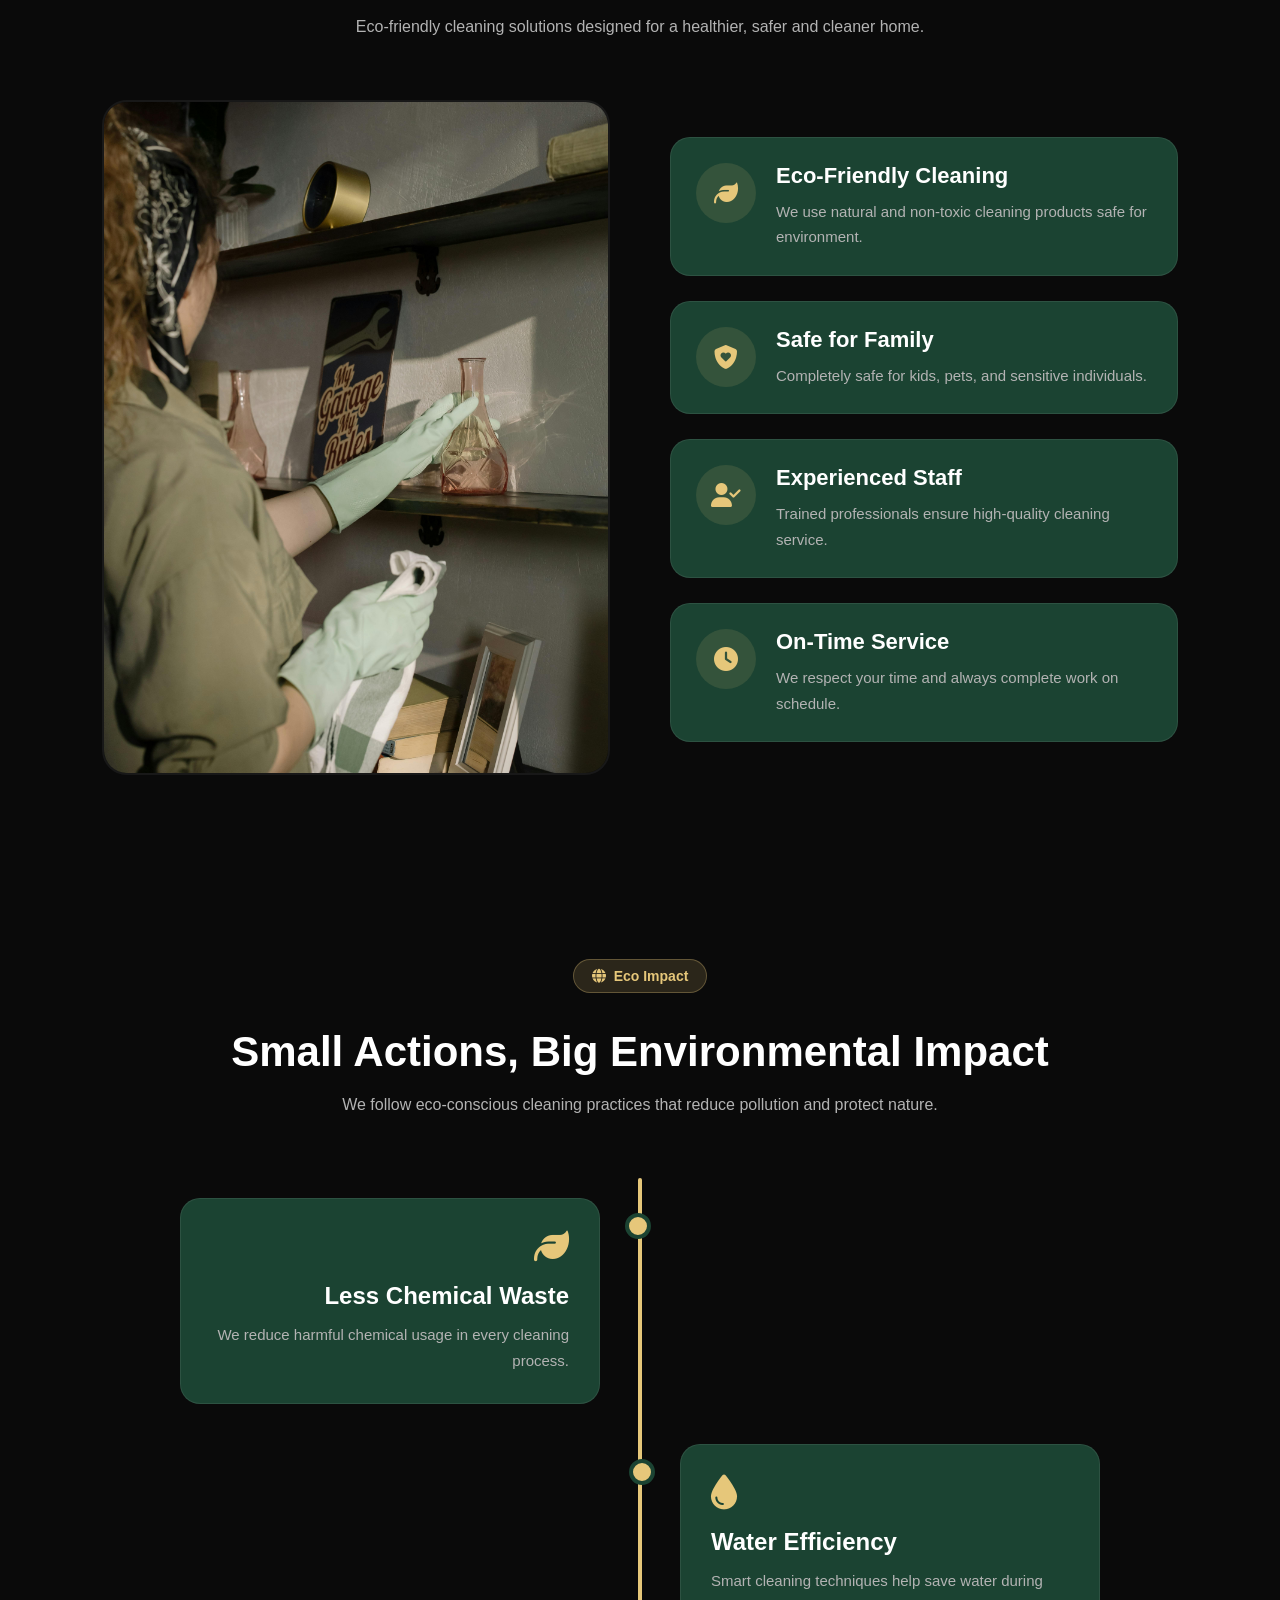
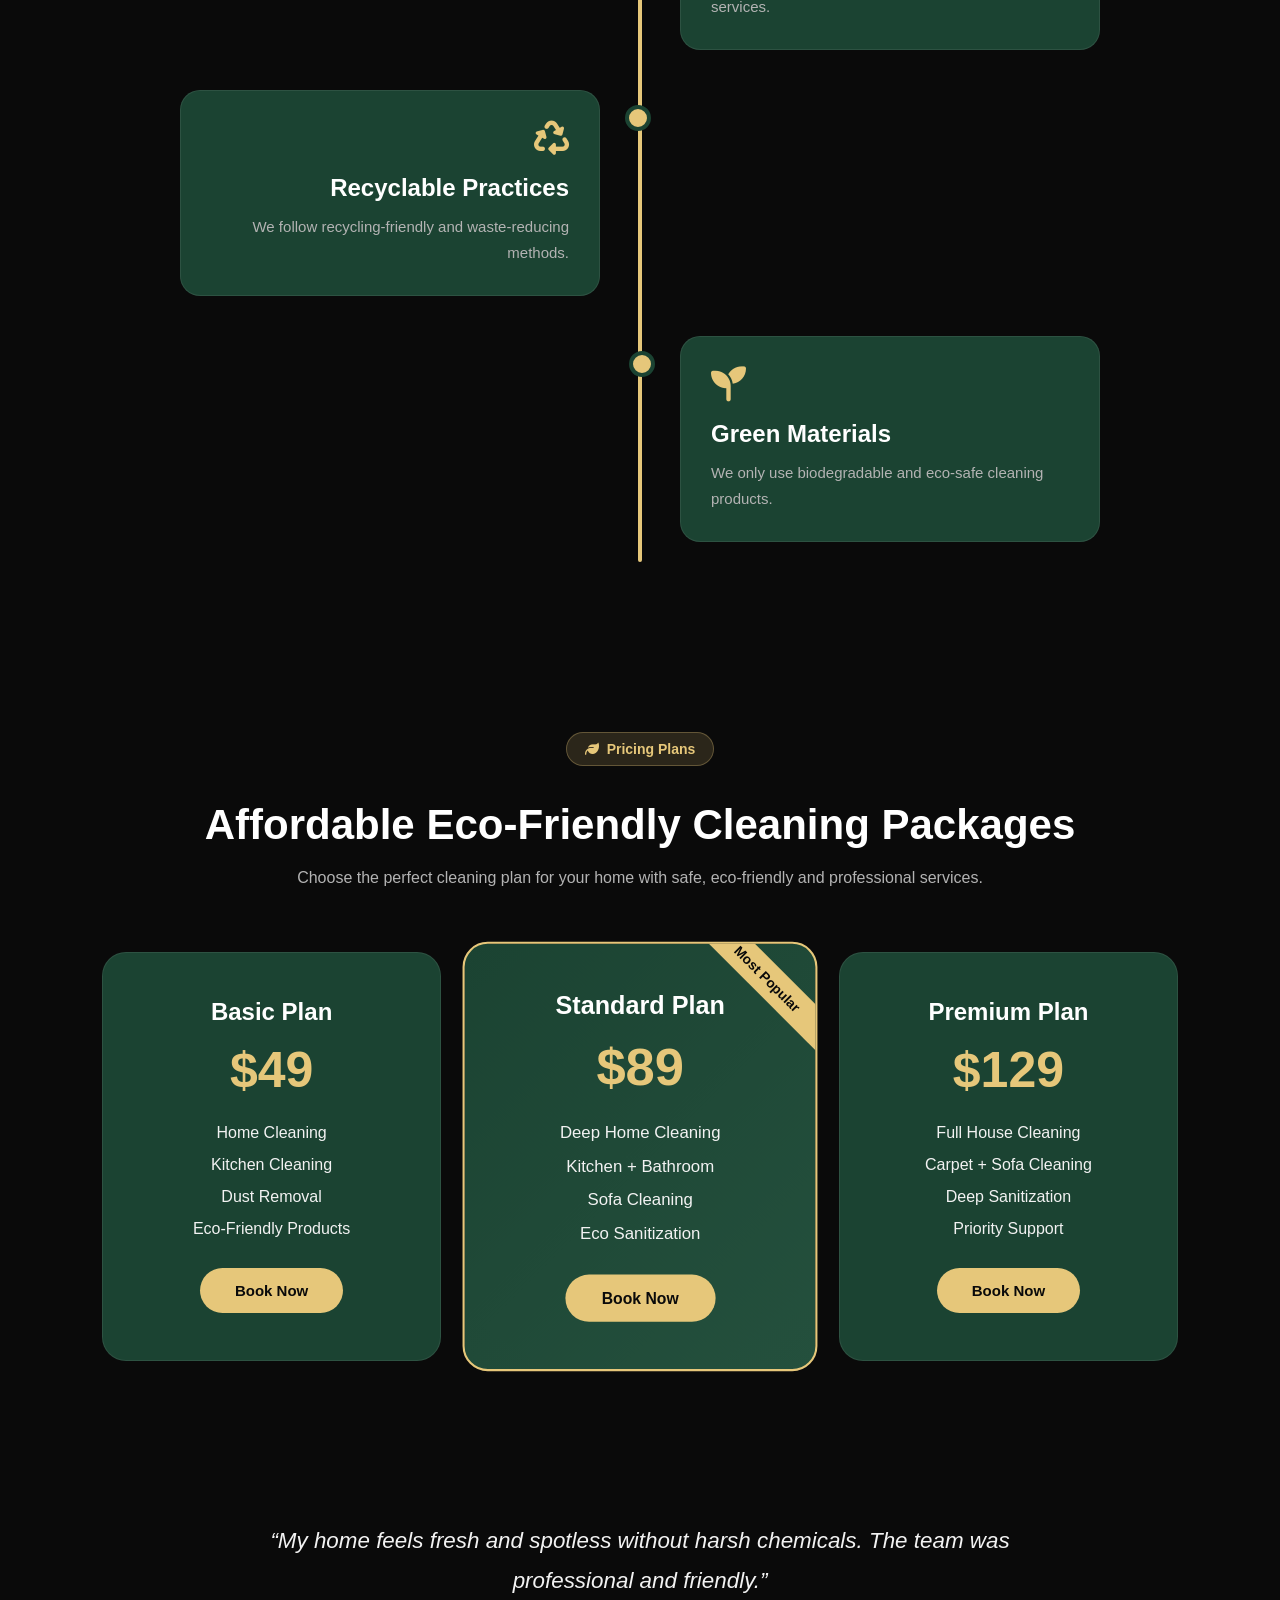
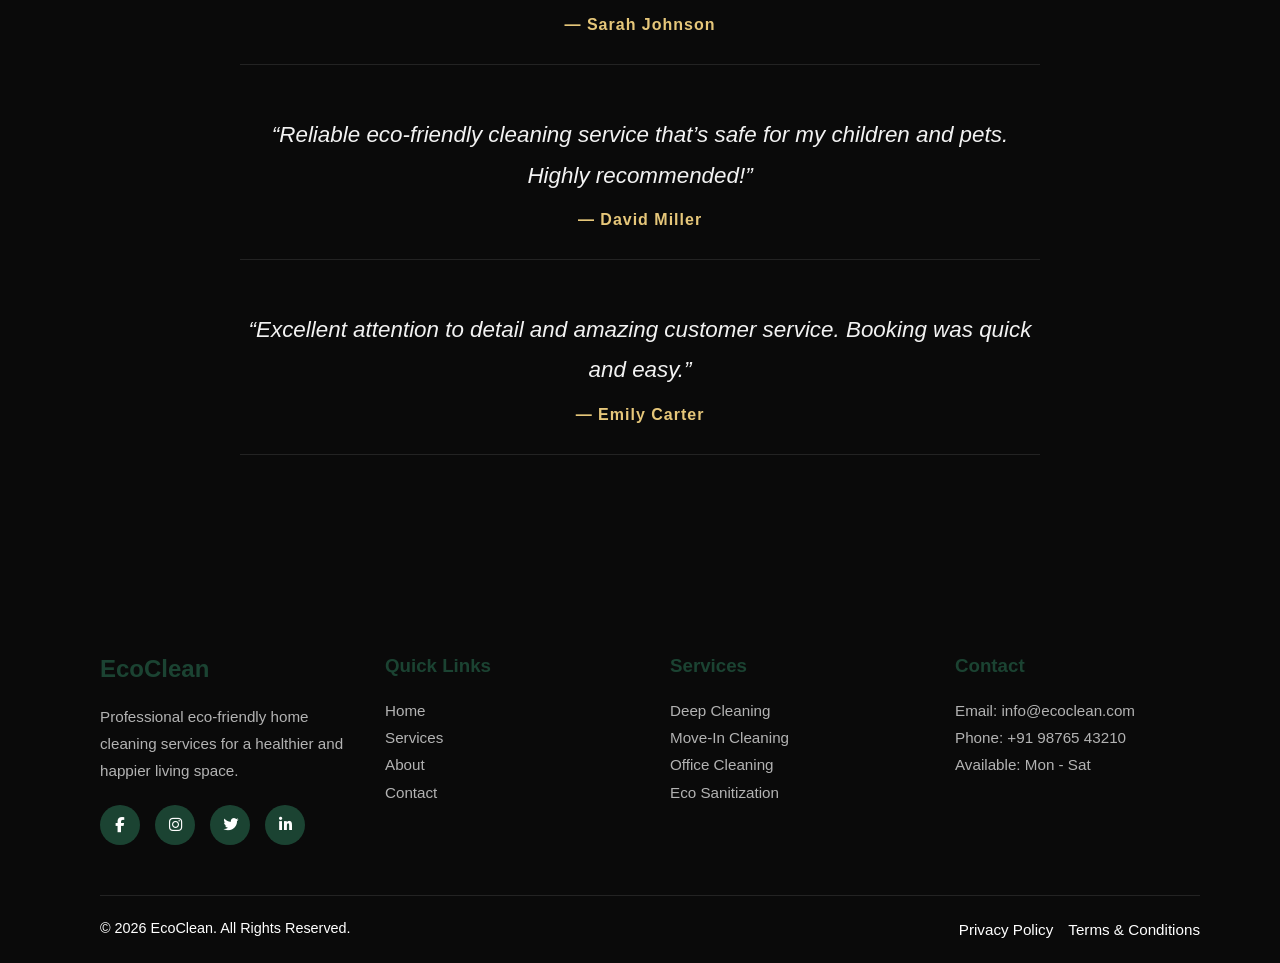
==== commit 17274d02: "first commit" ====
--- a/index.html
+++ b/index.html
@@ -7,7 +7,6 @@
 
     <link rel="stylesheet" href="index.css">
      <script src="index.js" defer></script>
-     <link rel="stylesheet" href="https://cdnjs.cloudflare.com/ajax/libs/font-awesome/6.5.0/css/all.min.css">
      <link rel="stylesheet" href="https://cdnjs.cloudflare.com/ajax/libs/font-awesome/6.5.1/css/all.min.css">
 </head>
 <body>
@@ -431,7 +430,7 @@
   </div>
   <div class="footer-bottom">
     <p>© 2026 EcoClean. All Rights Reserved.</p>
-     <div class="footer-links">
+     <div class="footer-links-1">
         <a href="#">Privacy Policy</a>
         <a href="#">Terms & Conditions</a>
      </div>
--- a/index.css
+++ b/index.css
@@ -32,7 +32,7 @@
 justify-content:space-between;
 align-items:center;
 padding:15px 8%;
-background:var(--secondary);
+background:black;
 position:relative;
 }
 
@@ -231,887 +231,1142 @@
 }
 }
 
-.hero{
-  width:100%;
-  min-height:100vh;
-  display:flex;
-  align-items:center;
-  padding:80px 8%;
-  margin-top:5px;
-  padding-top:5px;
-}
-
-.hero-container{
-  display:flex;
-  align-items:center;
-  justify-content:space-between;
-  gap:60px;
-  flex-wrap:wrap;
-}
-
-.hero-content{
-  flex:1;
-  min-width:300px;
-}
-
-.hero-tag{
-  display:inline-flex;
-  align-items:center;
-  gap:10px;
-  padding:10px 18px;
-  background: rgba(230,199,122,0.15);
-  border:1px solid var(--secondary);
+.hero {
+  padding: 120px 8% 90px;
+  background: var(--background);
+  overflow: hidden;
+  margin-top: 5px;
+  padding-top: 5px;
+}
+
+.hero-container {
+  max-width: 1200px;
+  margin: auto;
+  display: flex;
+  align-items: center;
+  justify-content: space-between;
+  gap: 60px;
+}
+
+.hero-content {
+  flex: 1;
+}
+
+.hero-tag {
+  display: inline-flex;
+  align-items: center;
+  gap: 8px;
+  padding: 10px 20px;
+  border-radius: 50px;
+  background: rgba(230, 199, 122, 0.12);
   color: var(--secondary);
-  border-radius:50px;
-  font-size:14px;
-  margin-bottom:20px;
-}
-
-.hero-content h1{
-  font-size:64px;
-  line-height:1.1;
-  margin-bottom:20px;
+  font-size: 14px;
+  font-weight: 600;
+  border: 1px solid rgba(230, 199, 122, 0.25);
+  margin-bottom: 25px;
+}
+
+.hero-content h1 {
+  font-size: 68px;
+  line-height: 1.15;
+  color: var(--white);
+  margin-bottom: 25px;
+  font-weight: 800;
+}
+
+.hero-content h1 span {
   color: var(--secondary);
 }
 
-.hero-content h1 span{
+.hero-content p {
+  color: var(--gray);
+  font-size: 17px;
+  line-height: 1.9;
+  max-width: 600px;
+  margin-bottom: 35px;
+}
+
+.hero-buttons {
+  display: flex;
+  gap: 18px;
+  margin-bottom: 45px;
+}
+
+.hero-buttons .btn {
+  display: inline-flex;
+  align-items: center;
+  gap: 10px;
+  padding: 15px 30px;
+  border-radius: 50px;
+  text-decoration: none;
+  font-weight: 700;
+  transition: 0.3s ease;
+}
+
+.primary-btn {
+  background: var(--primary);
+  color: var(--background);
+}
+
+.primary-btn:hover {
+  background: var(--white);
+  color: var(--primary);
+}
+
+.secondary-btn {
+  border: 1px solid rgba(255,255,255,0.15);
+  color: var(--white);
+  background: transparent;
+}
+
+.secondary-btn:hover {
+  background: var(--primary);
+  border-color: var(--secondary);
+}
+
+.hero-features {
+  display: grid;
+  grid-template-columns: repeat(2, 1fr);
+  gap: 20px;
+}
+
+.feature-card {
+  display: flex;
+  align-items: flex-start;
+  gap: 15px;
+  background: var(--primary);
+  padding: 20px;
+  border-radius: 18px;
+  border: 1px solid rgba(255,255,255,0.08);
+  transition: 0.3s ease;
+}
+
+.feature-card:hover {
+  transform: translateY(-6px);
+  border-color: var(--secondary);
+  box-shadow: 0 10px 30px rgba(230, 199, 122, 0.12);
+}
+
+.feature-card i {
+  width: 55px;
+  height: 55px;
+  background: rgba(230, 199, 122, 0.12);
   color: var(--secondary);
-}
-
-.hero-content p{
-  font-size:18px;
+  display: flex;
+  align-items: center;
+  justify-content: center;
+  border-radius: 50%;
+  font-size: 22px;
+}
+
+.feature-card h3 {
+  color: var(--white);
+  font-size: 18px;
+  margin-bottom: 6px;
+}
+
+.feature-card p {
   color: var(--gray);
-  line-height:1.7;
-  margin-bottom:30px;
-  max-width:550px;
-}
-
-.hero-buttons{
-  display:flex;
-  gap:15px;
-  flex-wrap:wrap;
-  margin-bottom:40px;
-}
-
-.btn{
-  display:inline-flex;
-  align-items:center;
-  gap:10px;
-  padding:14px 26px;
-  border-radius:10px;
-  text-decoration:none;
-  font-weight:600;
-  transition:0.3s ease;
-}
-
-.primary-btn{
+  font-size: 14px;
+  line-height: 1.6;
+  margin: 0;
+}
+
+.hero-image {
+  flex: 1;
+  position: relative;
+}
+
+.hero-image img {
+  width: 100%;
+  border-radius: 30px;
+  object-fit: cover;
+  border: 2px solid rgba(255,255,255,0.08);
+  transition: 0.4s ease;
+}
+
+.hero-image img:hover {
+  transform: scale(1.02);
+  border-color: var(--secondary);
+  box-shadow: 0 15px 40px rgba(230, 199, 122, 0.12);
+}
+
+body.light .hero{
+ background:
+  linear-gradient(
+  rgba(255,255,255,.55),
+  rgba(255,255,255,.55)
+),
+  url("images/hero1.jpg");
+}
+
+body.light .hero-container h1,
+body.light .secondary-btn {
+ color:black;
+}
+
+body.light .hero-container p {
+ color:#333;
+}
+
+body.light .hero-features p {
+  color: white;
+}
+
+@media (max-width: 768px) {
+  .hero {
+    padding: 100px 5% 70px;
+  }
+  .hero-container {
+    flex-direction: column;
+    text-align: center;
+    gap: 50px;
+  }
+  .hero-content h1 {
+    font-size: 52px;
+  }
+  .hero-content p {
+    margin: auto auto 35px;
+  }
+  .hero-buttons {
+    justify-content: center;
+    flex-wrap: wrap;
+  }
+  .hero-features {
+    grid-template-columns: repeat(2, 1fr);
+  }
+}
+
+@media (max-width: 360px) {
+  .hero {
+    padding: 90px 15px 50px;
+  }
+  .hero-content h1 {
+    font-size: 38px;
+  }
+  .hero-content p {
+    font-size: 14px;
+  }
+  .hero-buttons {
+    flex-direction: column;
+  }
+  .hero-buttons .btn {
+    width: 100%;
+    justify-content: center;
+  }
+  .hero-features {
+    grid-template-columns: 1fr;
+  }
+  .feature-card {
+    padding: 18px;
+  }
+  .feature-card i {
+    width: 50px;
+    height: 50px;
+    font-size: 20px;
+  }
+  .feature-card h3 {
+    font-size: 16px;
+  }
+  .feature-card p {
+    font-size: 13px;
+  }
+}
+
+.about {
+  padding: 90px 8%;
+  background: var(--background);
+}
+
+.about-container {
+  max-width: 1200px;
+  margin: auto;
+  display: flex;
+  align-items: center;
+  gap: 60px;
+}
+
+.about-image {
+  flex: 1;
+}
+
+.about-image img {
+  width: 100%;
+  border-radius: 25px;
+  object-fit: cover;
+  border: 2px solid rgba(255,255,255,0.08);
+  transition: 0.4s ease;
+}
+
+.about-image img:hover {
+  transform: scale(1.02);
+  border-color: var(--secondary);
+  box-shadow: 0 12px 35px rgba(230, 199, 122, 0.12);
+}
+
+.about-content {
+  flex: 1;
+}
+
+.about-content .section-tag {
+  display: inline-block;
+  padding: 8px 18px;
+  border-radius: 30px;
+  background: rgba(230, 199, 122, 0.12);
+  color: var(--secondary);
+  font-size: 14px;
+  font-weight: 600;
+  border: 1px solid rgba(230, 199, 122, 0.25);
+  margin-bottom: 20px;
+}
+
+.about-content h2 {
+  font-size: 42px;
+  color: var(--white);
+  line-height: 1.3;
+  margin-bottom: 25px;
+}
+
+.about-content p {
+  color: var(--gray);
+  line-height: 1.8;
+  font-size: 16px;
+  margin-bottom: 18px;
+}
+
+.about-features {
+  margin-top: 30px;
+  display: flex;
+  flex-direction: column;
+  gap: 18px;
+}
+
+.feature {
+  display: flex;
+  align-items: center;
+  gap: 15px;
   background: var(--primary);
+  padding: 16px 20px;
+  border-radius: 15px;
+  border: 1px solid rgba(255,255,255,0.08);
+  transition: 0.3s ease;
+}
+
+.feature:hover {
+  transform: translateX(8px);
+  border-color: var(--secondary);
+}
+
+.feature i {
+  width: 50px;
+  height: 50px;
+  background: rgba(230, 199, 122, 0.12);
+  color: var(--secondary);
+  display: flex;
+  align-items: center;
+  justify-content: center;
+  border-radius: 50%;
+  font-size: 20px;
+}
+
+.feature span {
   color: var(--white);
-  border:1px solid var(--primary);
-}
-
-.primary-btn:hover{
-  background: transparent;
+  font-size: 16px;
+  font-weight: 500;
+}
+
+.about-btn {
+  display: inline-block;
+  margin-top: 35px;
+  padding: 14px 35px;
+  background: var(--primary);
+  color: var(--background);
+  text-decoration: none;
+  border-radius: 50px;
+  font-weight: 700;
+  transition: 0.3s ease;
+}
+
+.about-btn:hover {
+  background: var(--white);
+  color: var(--primary);
+}
+
+body.light .about{
+ background:white;
+}
+
+body.light .about-content h2{
+ color:black;
+}
+
+body.light .about-content p{
+ color:#444;
+}
+
+body.light .about-features{
+ background:#f2f2f2;
+}
+
+@media (max-width: 768px) {
+  .about {
+    padding: 70px 5%;
+  }
+  .about-container {
+    flex-direction: column;
+    gap: 40px;
+  }
+  .about-content h2 {
+    font-size: 34px;
+  }
+}
+
+@media (max-width: 360px) {
+  .about {
+    padding: 50px 15px;
+  }
+  .about-container {
+    gap: 30px;
+  }
+  .about-content h2 {
+    font-size: 28px;
+  }
+  .about-content p {
+    font-size: 14px;
+  }
+  .feature {
+    padding: 14px 16px;
+  }
+  .feature span {
+    font-size: 14px;
+  }
+  .feature i {
+    width: 45px;
+    height: 45px;
+    font-size: 18px;
+  }
+  .about-btn {
+    width: 100%;
+    text-align: center;
+  }
+}
+
+.services {
+  padding: 90px 8%;
+  background: var(--background);
+}
+
+.services-container {
+  max-width: 1200px;
+  margin: auto;
+}
+
+.section-header {
+  text-align: center;
+  margin-bottom: 70px;
+}
+
+.section-tag {
+  display: inline-flex;
+  align-items: center;
+  gap: 8px;
+  padding: 8px 18px;
+  border-radius: 30px;
+  background: rgba(230, 199, 122, 0.12);
   color: var(--secondary);
-  border:1px solid var(--secondary);
-  transform: translateY(-3px);
-}
-
-.secondary-btn{
-  background: transparent;
+  font-size: 14px;
+  font-weight: 600;
+  border: 1px solid rgba(230, 199, 122, 0.25);
+}
+
+.section-header h2 {
+  font-size: 42px;
+  color: var(--white);
+  margin: 20px 0 15px;
+}
+
+.section-header p {
+  max-width: 700px;
+  margin: auto;
+  color: var(--gray);
+  line-height: 1.8;
+  font-size: 16px;
+}
+
+.services-grid {
+  display: grid;
+  grid-template-columns: repeat(3, 1fr);
+  gap: 30px;
+}
+
+.service-card {
+  background: var(--primary);
+  padding: 40px 30px;
+  border-radius: 24px;
+  text-align: center;
+  transition: 0.4s ease;
+  border: 1px solid rgba(255,255,255,0.08);
+  position: relative;
+  overflow: hidden;
+}
+
+.service-card:hover {
+  transform: translateY(-10px);
+  border-color: var(--secondary);
+  box-shadow: 0 12px 35px rgba(230, 199, 122, 0.12);
+}
+
+.service-card i {
+  width: 80px;
+  height: 80px;
+  background: rgba(230, 199, 122, 0.12);
   color: var(--secondary);
-  border:1px solid var(--secondary);
-}
-
-.secondary-btn:hover{
+  display: flex;
+  align-items: center;
+  justify-content: center;
+  margin: auto auto 25px;
+  border-radius: 50%;
+  font-size: 32px;
+  transition: 0.4s ease;
+}
+
+.service-card:hover i {
   background: var(--secondary);
   color: var(--background);
-  transform: translateY(-3px);
-}
-
-.hero-features{
-  display:flex;
-  gap:15px;
-  flex-wrap:wrap;
-}
-
-.feature-card{
-  display:flex;
-  gap:12px;
-  align-items:flex-start;
-  padding:16px 18px;
-  background: rgba(255,255,255,0.05);
-  border:1px solid rgba(230,199,122,0.2);
-  border-radius:14px;
-  min-width:220px;
-  transition:0.3s ease;
-}
-
-.feature-card:hover{
-  transform: translateY(-5px);
+  transform: rotateY(180deg);
+}
+
+.service-card h3 {
+  font-size: 24px;
+  color: var(--white);
+  margin-bottom: 15px;
+}
+
+.service-card p {
+  color: var(--gray);
+  line-height: 1.7;
+  font-size: 15px;
+}
+
+.services-btn {
+  text-align: center;
+  margin-top: 50px;
+}
+
+.services-btn .btn {
+  display: inline-block;
+  padding: 14px 36px;
+  background: var(--primary);
+  color: var(--background);
+  text-decoration: none;
+  border-radius: 50px;
+  font-weight: 700;
+  transition: 0.3s ease;
+}
+
+.services-btn .btn:hover {
+  background: var(--white);
+  color: var(--primary);
+}
+
+body.light .services{
+ background:#f2f2f2;
+}
+
+body.light .services h2{
+ color:black;
+}
+
+body.light .service-card{
+ background:white;
+}
+
+body.light .service-card h3,
+body.light .service-card p {
+ color:#444;
+}
+
+@media (max-width: 768px) {
+  .services {
+    padding: 70px 5%;
+  }
+  .services-grid {
+    grid-template-columns: repeat(2, 1fr);
+  }
+  .section-header h2 {
+    font-size: 34px;
+  }
+}
+
+@media (max-width: 360px) {
+  .services {
+    padding: 50px 15px;
+  }
+  .services-grid {
+    grid-template-columns: 1fr;
+  }
+  .section-header h2 {
+    font-size: 28px;
+  }
+  .section-header p {
+    font-size: 14px;
+  }
+  .service-card {
+    padding: 30px 20px;
+  }
+  .service-card i {
+    width: 70px;
+    height: 70px;
+    font-size: 28px;
+  }
+  .service-card h3 {
+    font-size: 22px;
+  }
+  .service-card p {
+    font-size: 14px;
+  }
+  .services-btn .btn {
+    width: 100%;
+  }
+}
+
+.why-choose-us {
+  padding: 90px 8%;
+  background: var(--background);
+}
+
+.why-container {
+  max-width: 1200px;
+  margin: auto;
+}
+
+.section-header {
+  text-align: center;
+  margin-bottom: 70px;
+}
+
+.section-tag {
+  display: inline-flex;
+  align-items: center;
+  gap: 8px;
+  padding: 8px 18px;
+  border-radius: 30px;
+  background: rgba(230, 199, 122, 0.12);
+  color: var(--secondary);
+  font-size: 14px;
+  font-weight: 600;
+  border: 1px solid rgba(230, 199, 122, 0.25);
+}
+
+.section-header h2 {
+  font-size: 42px;
+  color: var(--white);
+  margin: 20px 0 15px;
+}
+
+.section-header p {
+  max-width: 700px;
+  margin: auto;
+  color: var(--gray);
+  line-height: 1.8;
+  font-size: 16px;
+}
+
+.why-content {
+  display: flex;
+  align-items: center;
+  gap: 60px;
+}
+
+.why-image {
+  flex: 1;
+}
+
+.why-image img {
+  width: 100%;
+  border-radius: 25px;
+  object-fit: cover;
+  border: 2px solid rgba(255,255,255,0.06);
+  transition: 0.4s ease;
+}
+
+.why-image img:hover {
+  transform: scale(1.02);
   border-color: var(--secondary);
 }
 
-.feature-card i{
-  font-size:22px;
-  color: var(--primary);
-  margin-top:4px;
-}
-
-.feature-card h3{
-  font-size:16px;
+.why-list {
+  flex: 1;
+  display: flex;
+  flex-direction: column;
+  gap: 25px;
+}
+
+.why-item {
+  display: flex;
+  align-items: flex-start;
+  gap: 20px;
+  background: var(--primary);
+  padding: 25px;
+  border-radius: 20px;
+  border: 1px solid rgba(255,255,255,0.08);
+  transition: 0.4s ease;
+}
+
+.why-item:hover {
+  transform: translateY(-8px);
+  border-color: var(--secondary);
+  box-shadow: 0 12px 30px rgba(230, 199, 122, 0.12);
+}
+
+.why-item i {
+  min-width: 60px;
+  height: 60px;
+  background: rgba(230, 199, 122, 0.12);
   color: var(--secondary);
-}
-
-.feature-card p{
-  font-size:10px;
+  display: flex;
+  align-items: center;
+  justify-content: center;
+  border-radius: 50%;
+  font-size: 24px;
+}
+
+.why-item h3 {
+  color: var(--white);
+  font-size: 22px;
+  margin-bottom: 10px;
+}
+
+.why-item p {
   color: var(--gray);
-}
-
-.hero-image{
-  flex:1;
-  min-width:200px;
-  text-align:center;
-}
-
-.hero-image img{
-  width:100%;
-  max-width:430px;
-  border-radius:20px;
-  border:2px solid rgba(230,199,122,0.3);
-  box-shadow:0 10px 40px rgba(0,0,0,0.6);
-  transition:0.3s ease;
-}
-
-.hero-image img:hover{
-  transform: scale(1.03);
-}
-
-@media(max-width:992px){
-  .hero-container{
-    flex-direction:column;
-    text-align:center;
-  }
-
-  .hero-content h1{
-    font-size:48px;
-  }
-
-  .hero-content p{
-    margin:0 auto 30px;
-  }
-
-  .hero-buttons{
-    justify-content:center;
-  }
-
-  .hero-features{
-    justify-content:center;
-  }
-}
-
-@media(max-width:576px){
-  .hero-content h1{
-    font-size:36px;
-  }
-
-  .btn{
-    width:100%;
-    justify-content:center;
-  }
-
-  .feature-card{
-    width:100%;
-  }
-}
-
-.about{
-  width:100%;
-  padding:100px 8%;
+  line-height: 1.7;
+  font-size: 15px;
+}
+
+body.light .why-choose-us {
+  background: white;
+}
+
+body.light .why-choose-us h2 {
+  color: black;
+}
+
+@media (max-width: 768px) {
+  .why-choose-us {
+    padding: 70px 5%;
+  }
+  .why-content {
+    flex-direction: column;
+    gap: 40px;
+  }
+  .section-header h2 {
+    font-size: 34px;
+  }
+  .why-image img {
+    width: 100%;
+  }
+}
+
+@media (max-width: 360px) {
+  .why-choose-us {
+    padding: 50px 15px;
+  }
+  .section-header h2 {
+    font-size: 28px;
+  }
+  .section-header p {
+    font-size: 14px;
+  }
+  .why-item {
+    flex-direction: column;
+    text-align: center;
+    align-items: center;
+    padding: 22px;
+  }
+  .why-item i {
+    width: 55px;
+    height: 55px;
+    font-size: 22px;
+  }
+  .why-item h3 {
+    font-size: 20px;
+  }
+  .why-item p {
+    font-size: 14px;
+  }
+}
+
+.eco-impact {
+  padding: 90px 8%;
   background: var(--background);
+  position: relative;
+  overflow: hidden;
+}
+
+.eco-container {
+  max-width: 1200px;
+  margin: auto;
+}
+
+.section-header {
+  text-align: center;
+  margin-bottom: 70px;
+}
+
+.section-tag {
+  display: inline-flex;
+  align-items: center;
+  gap: 8px;
+  padding: 8px 18px;
+  border-radius: 30px;
+  background: rgba(230, 199, 122, 0.12);
+  color: var(--secondary);
+  font-size: 14px;
+  font-weight: 600;
+  border: 1px solid rgba(230, 199, 122, 0.25);
+}
+
+.section-header h2 {
+  font-size: 42px;
   color: var(--white);
-}
-
-.about-container{
-  display:flex;
-  align-items:center;
-  justify-content:space-between;
-  gap:60px;
-  flex-wrap:wrap;
-}
-
-.about-image{
-  flex:1;
-  min-width:300px;
-}
-
-.about-image img{
-  width:100%;
-  max-width:450px;
-  border-radius:20px;
-  box-shadow:0 15px 40px rgba(0,0,0,0.6);
-  border:2px solid rgba(230,199,122,0.2);
-  transition:0.3s ease;
-}
-
-.about-image img:hover{
-  transform: scale(1.03);
-}
-
-.about-content{
-  flex:1;
-  min-width:300px;
-}
-
-.section-tag{
-  display:inline-block;
-  padding:8px 16px;
-  background: rgba(230,199,122,0.15);
-  border:1px solid var(--secondary);
+  margin: 20px 0 15px;
+}
+
+.section-header p {
+  max-width: 700px;
+  margin: auto;
+  color: var(--gray);
+  line-height: 1.8;
+  font-size: 16px;
+}
+
+.eco-timeline {
+  position: relative;
+  max-width: 1000px;
+  margin: auto;
+}
+
+.eco-timeline::before {
+  content: "";
+  position: absolute;
+  width: 4px;
+  background: var(--secondary);
+  top: 0;
+  bottom: 0;
+  left: 50%;
+  transform: translateX(-50%);
+  border-radius: 20px;
+}
+
+.eco-step {
+  position: relative;
+  width: 50%;
+  padding: 20px 40px;
+}
+
+.eco-step.left {
+  left: 0;
+  text-align: right;
+}
+
+.eco-step.right {
+  left: 50%;
+}
+
+.eco-step::before {
+  content: "";
+  position: absolute;
+  top: 35px;
+  width: 18px;
+  height: 18px;
+  background: var(--secondary);
+  border: 4px solid var(--primary);
+  border-radius: 50%;
+  z-index: 2;
+}
+
+.eco-step.left::before {
+  right: -11px;
+}
+
+.eco-step.right::before {
+  left: -11px;
+}
+
+.eco-step .content {
+  background: var(--primary);
+  padding: 30px;
+  border-radius: 20px;
+  position: relative;
+  transition: 0.4s ease;
+  border: 1px solid rgba(255,255,255,0.08);
+}
+
+.eco-step .content:hover {
+  transform: translateY(-8px);
+  border-color: var(--secondary);
+  box-shadow: 0 12px 30px rgba(230, 199, 122, 0.12);
+}
+
+.eco-step .content i {
+  font-size: 35px;
   color: var(--secondary);
-  border-radius:50px;
-  font-size:14px;
-  margin-bottom:20px;
-}
-
-.about-content h2{
-  font-size:42px;
-  line-height:1.2;
-  margin-bottom:20px;
+  margin-bottom: 18px;
+}
+
+.eco-step .content h3 {
+  font-size: 24px;
   color: var(--white);
-}
-
-.about-content p{
-  font-size:16px;
-  line-height:1.8;
+  margin-bottom: 12px;
+}
+
+.eco-step .content p {
   color: var(--gray);
-  margin-bottom:15px;
-}
-
-.about-features{
-  margin-top:25px;
-  display:flex;
-  flex-direction:column;
-  gap:15px;
-}
-
-.feature{
-  display:flex;
-  align-items:center;
-  gap:12px;
-  font-size:15px;
-  color: var(--light);
-  padding:10px 12px;
-  background: rgba(255,255,255,0.04);
-  border-left:3px solid var(--secondary);
-  border-radius:8px;
-  transition:0.3s ease;
-}
-
-.feature:hover{
-  transform: translateX(6px);
-  border-left-color: var(--primary);
-}
-
-.feature i{
+  line-height: 1.7;
+  font-size: 15px;
+}
+
+body.light .eco-impact {
+  background: white;
+}
+
+body.light .eco-impact h2 {
+  color: black;
+}
+
+@media (max-width: 768px) {
+  .eco-impact {
+    padding: 70px 5%;
+  }
+  .section-header h2 {
+    font-size: 34px;
+  }
+  .eco-timeline::before {
+    left: 25px;
+  }
+  .eco-step {
+    width: 100%;
+    padding-left: 70px;
+    padding-right: 15px;
+    margin-bottom: 40px;
+  }
+  .eco-step.left,
+  .eco-step.right {
+    left: 0;
+    text-align: left;
+  }
+  .eco-step.left::before,
+  .eco-step.right::before {
+    left: 16px;
+  }
+}
+
+@media (max-width: 360px) {
+  .eco-impact {
+    padding: 50px 15px;
+  }
+  .section-header h2 {
+    font-size: 28px;
+  }
+  .section-header p {
+    font-size: 14px;
+  }
+  .eco-step {
+    padding-left: 60px;
+    padding-right: 0;
+  }
+  .eco-step .content {
+    padding: 22px;
+  }
+  .eco-step .content h3 {
+    font-size: 20px;
+  }
+  .eco-step .content p {
+    font-size: 14px;
+  }
+  .eco-step .content i {
+    font-size: 28px;
+  }
+}
+
+.pricing {
+  padding: 80px 8%;
+  background: var(--background);
+}
+
+.pricing-container {
+  max-width: 1200px;
+  margin: auto;
+}
+
+.section-header {
+  text-align: center;
+  margin-bottom: 60px;
+}
+
+.section-tag {
+  display: inline-flex;
+  align-items: center;
+  gap: 8px;
+  background: rgba(230, 199, 122, 0.15);
   color: var(--secondary);
-  font-size:18px;
-}
-
-.about-btn{
-  display:inline-block;
-  margin-top:30px;
-  padding:14px 28px;
+  padding: 8px 18px;
+  border-radius: 30px;
+  font-size: 14px;
+  font-weight: 600;
+  margin-bottom: 15px;
+  border: 1px solid rgba(230, 199, 122, 0.3);
+}
+
+.section-header h2 {
+  font-size: 42px;
+  color: var(--white);
+  margin-bottom: 15px;
+}
+
+.section-header p {
+  max-width: 700px;
+  margin: auto;
+  color: var(--gray);
+  font-size: 16px;
+  line-height: 1.7;
+}
+
+.pricing-grid {
+  display: grid;
+  grid-template-columns: repeat(3, 1fr);
+  gap: 30px;
+}
+
+.pricing-card {
   background: var(--primary);
-  color: var(--white);
-  text-decoration:none;
-  border-radius:10px;
-  font-weight:600;
-  transition:0.3s ease;
-  border:1px solid var(--primary);
-}
-
-.about-btn:hover{
-  background: transparent;
-  color: var(--secondary);
-  border:1px solid var(--secondary);
-  transform: translateY(-3px);
-}
-
-@media(max-width:992px){
-  .about-container{
-    flex-direction:column;
-    text-align:center;
-  }
-
-  .about-content h2{
-    font-size:34px;
-  }
-
-  .about-features{
-    align-items:center;
-  }
-
-  .feature{
-    justify-content:center;
-    width:100%;
-  }
-}
-
-@media(max-width:576px){
-  .about{
-    padding:70px 20px;
-  }
-
-  .about-content h2{
-    font-size:28px;
-  }
-
-  .about-content p{
-    font-size:14px;
-  }
-}
-
-.services{
-  width:100%;
-  padding:100px 8%;
-  background: var(--background);
-  color: var(--white);
-}
-
-.services-container{
-  max-width:1200px;
-  margin:auto;
-}
-
-.section-header{
-  text-align:center;
-  margin-bottom:50px;
-}
-
-.section-tag{
-  display:inline-flex;
-  align-items:center;
-  gap:8px;
-  padding:8px 16px;
-  background: rgba(230,199,122,0.15);
-  border:1px solid var(--secondary);
-  color: var(--secondary);
-  border-radius:50px;
-  font-size:14px;
-  margin-bottom:15px;
-}
-
-.section-header h2{
-  font-size:42px;
-  margin-bottom:15px;
-}
-
-.section-header p{
-  font-size:16px;
-  color: var(--gray);
-  max-width:650px;
-  margin:auto;
-  line-height:1.7;
-}
-
-.services-grid{
-  display:grid;
-  grid-template-columns:repeat(auto-fit, minmax(250px, 1fr));
-  gap:25px;
-}
-
-.service-card{
-  background: rgba(255,255,255,0.03);
-  border:1px solid rgba(230,199,122,0.15);
-  padding:30px 20px;
-  border-radius:16px;
-  text-align:center;
-  transition:0.3s ease;
-  position:relative;
-  overflow:hidden;
-}
-
-.service-card::before{
-  content:"";
-  position:absolute;
-  top:0;
-  left:0;
-  width:100%;
-  height:100%;
-  background: radial-gradient(circle at top left, rgba(230,199,122,0.1), transparent 60%);
-  opacity:0;
-  transition:0.3s;
-}
-
-.service-card:hover::before{
-  opacity:1;
-}
-
-.service-card:hover{
-  transform:translateY(-8px);
+  padding: 45px 30px;
+  border-radius: 24px;
+  text-align: center;
+  position: relative;
+  transition: 0.4s ease;
+  border: 1px solid rgba(255,255,255,0.08);
+  overflow: hidden;
+}
+
+.pricing-card:hover {
+  transform: translateY(-10px);
   border-color: var(--secondary);
-}
-
-.service-card i{
-  font-size:34px;
-  color: var(--secondary);
-  margin-bottom:15px;
-}
-
-.service-card h3{
-  font-size:20px;
-  margin-bottom:10px;
-}
-
-.service-card p{
-  font-size:14px;
-  color: var(--gray);
-  line-height:1.6;
-}
-
-.services-btn{
-  text-align:center;
-  margin-top:50px;
-}
-
-.services-btn .btn{
-  display:inline-block;
-  padding:14px 28px;
-  background: var(--primary);
-  color: var(--white);
-  text-decoration:none;
-  border-radius:10px;
-  font-weight:600;
-  transition:0.3s ease;
-  border:1px solid var(--primary);
-}
-
-.services-btn .btn:hover{
-  background: transparent;
-  color: var(--secondary);
-  border:1px solid var(--secondary);
-  transform:translateY(-3px);
-}
-
-@media(max-width:768px){
-  .section-header h2{
-    font-size:30px;
-  }
-  .service-card{
-    padding:25px 15px;
-  }
-}
-
-.why-choose-us{
-  width:100%;
-  padding:100px 8%;
-  background: var(--background);
-  color: var(--white);
-}
-
-.why-container{
-  max-width:1200px;
-  margin:auto;
-}
-
-.section-header{
-  text-align:center;
-  margin-bottom:60px;
-}
-
-.section-tag{
-  display:inline-flex;
-  align-items:center;
-  gap:8px;
-  padding:8px 16px;
-  background: rgba(230,199,122,0.15);
-  border:1px solid var(--secondary);
-  color: var(--secondary);
-  border-radius:50px;
-  font-size:14px;
-  margin-bottom:15px;
-}
-
-.section-header h2{
-  font-size:42px;
-  margin-bottom:15px;
-}
-
-.section-header p{
-  font-size:16px;
-  color: var(--gray);
-  max-width:650px;
-  margin:auto;
-  line-height:1.7;
-}
-
-.why-content{
-  display:flex;
-  align-items:center;
-  justify-content:space-between;
-  gap:60px;
-  flex-wrap:wrap;
-}
-
-.why-image{
-  flex:1;
-  min-width:300px;
-}
-
-.why-image img{
-  width:100%;
-  max-width:500px;
-  border-radius:20px;
-  border:2px solid rgba(230,199,122,0.2);
-  box-shadow:0 15px 40px rgba(0,0,0,0.6);
-  transition:0.3s ease;
-}
-
-.why-image img:hover{
-  transform:scale(1.03);
-}
-
-.why-list{
-  flex:1;
-  min-width:300px;
-  display:flex;
-  flex-direction:column;
-  gap:25px;
-}
-
-.why-item{
-  display:flex;
-  align-items:flex-start;
-  gap:15px;
-  padding-left:10px;
-  border-left:3px solid var(--secondary);
-  transition:0.3s ease;
-}
-
-.why-item:hover{
-  transform:translateX(6px);
-  border-left-color: var(--primary);
-}
-
-.why-item i{
-  font-size:22px;
-  color: var(--secondary);
-  margin-top:4px;
-}
-
-.why-item h3{
-  font-size:18px;
-  margin-bottom:6px;
-}
-
-.why-item p{
-  font-size:14px;
-  color: var(--gray);
-  line-height:1.6;
-}
-
-@media(max-width:992px){
-  .why-content{
-    flex-direction:column;
-    text-align:center;
-  }
-
-  .why-item{
-    justify-content:center;
-    border-left:none;
-    border-bottom:2px solid rgba(230,199,122,0.2);
-    padding-bottom:12px;
-  }
-  .why-list{
-    align-items:center;
-  }
-}
-
-@media(max-width:576px){
-  .section-header h2{
-    font-size:30px;
-  }
-  .why-item h3{
-    font-size:16px;
-  }
-}
-
-.eco-impact{
-  width:100%;
-  padding:100px 8%;
-  background: var(--background);
-  color: var(--white);
-}
-
-.eco-container{
-  max-width:1100px;
-  margin:auto;
-}
-
-.section-header{
-  text-align:center;
-  margin-bottom:70px;
-}
-
-.section-tag{
-  display:inline-flex;
-  align-items:center;
-  gap:8px;
-  padding:8px 16px;
-  background: rgba(230,199,122,0.15);
-  border:1px solid var(--secondary);
-  color: var(--secondary);
-  border-radius:50px;
-  font-size:14px;
-  margin-bottom:15px;
-}
-
-.section-header h2{
-  font-size:42px;
-  margin-bottom:15px;
-}
-
-.section-header p{
-  font-size:16px;
-  color: var(--gray);
-  max-width:650px;
-  margin:auto;
-  line-height:1.7;
-}
-
-.eco-timeline{
-  position:relative;
-  display:flex;
-  flex-direction:column;
-  gap:60px;
-}
-
-.eco-timeline::before{
-  content:"";
-  position:absolute;
-  top:0;
-  left:50%;
-  transform:translateX(-50%);
-  width:3px;
-  height:100%;
-  background: var(--secondary);
-  opacity:0.4;
-}
-
-.eco-step{
-  width:50%;
-  position:relative;
-}
-
-.eco-step.left{
-  align-self:flex-start;
-  text-align:right;
-  padding-right:60px;
-}
-
-.eco-step.right{
-  align-self:flex-end;
-  text-align:left;
-  padding-left:60px;
-}
-
-.eco-step .content{
-  position:relative;
-}
-
-.eco-step i{
-  font-size:24px;
-  color: var(--secondary);
-  margin-bottom:10px;
-}
-
-.eco-step h3{
-  font-size:20px;
-  margin-bottom:8px;
-}
-
-.eco-step p{
-  font-size:14px;
-  color: var(--gray);
-  line-height:1.6;
-  max-width:350px;
-}
-
-.eco-step::before{
-  content:"";
-  position:absolute;
-  top:10px;
-  width:14px;
-  height:14px;
-  background: var(--secondary);
-  border-radius:50%;
-  border:3px solid var(--background);
-  z-index:2;
-}
-
-.eco-step.left::before{
-  right:-7px;
-}
-
-.eco-step.right::before{
-  left:-7px;
-}
-
-.eco-step:hover i{
-  transform: scale(1.2);
-  transition:0.3s ease;
-}
-
-@media(max-width:768px){
-  .eco-timeline::before{
-    left:8px;
-  }
-  .eco-step{
-    width:100%;
-    padding-left:40px !important;
-    padding-right:0 !important;
-    text-align:left !important;
-  }
-  .eco-step::before{
-    left:0 !important;
-  }
-}
-
-.pricing{
-  width:100%;
-  padding:100px 8%;
-  background: var(--background);
-  color: var(--white);
-}
-
-.pricing-container{
-  max-width:1200px;
-  margin:auto;
-}
-
-.section-header{
-  text-align:center;
-  margin-bottom:60px;
-}
-
-.section-tag{
-  display:inline-flex;
-  align-items:center;
-  gap:8px;
-  padding:8px 16px;
-  background: rgba(230,199,122,0.15);
-  border:1px solid var(--secondary);
-  color: var(--secondary);
-  border-radius:50px;
-  font-size:14px;
-  margin-bottom:15px;
-}
-
-.section-header h2{
-  font-size:42px;
-  margin-bottom:15px;
-}
-
-.section-header p{
-  font-size:16px;
-  color: var(--gray);
-  max-width:650px;
-  margin:auto;
-  line-height:1.7;
-}
-
-.pricing-grid{
-  display:grid;
-  grid-template-columns:repeat(auto-fit, minmax(280px, 1fr));
-  gap:25px;
-}
-
-.pricing-card{
-  background: rgba(255,255,255,0.03);
-  border:1px solid rgba(230,199,122,0.15);
-  padding:35px 25px;
-  border-radius:18px;
-  text-align:center;
-  transition:0.3s ease;
-  position:relative;
-  overflow:hidden;
-}
-
-.pricing-card:hover{
-  transform:translateY(-8px);
-  border-color: var(--secondary);
-}
-
-.pricing-card h3{
-  font-size:22px;
-  margin-bottom:10px;
-}
-
-.pricing-card h2{
-  font-size:40px;
-  color: var(--secondary);
-  margin-bottom:20px;
-}
-
-.pricing-card ul{
-  list-style:none;
-  margin-bottom:25px;
-}
-
-.pricing-card ul li{
-  font-size:14px;
-  color: var(--gray);
-  padding:8px 0;
-  border-bottom:1px solid rgba(255,255,255,0.05);
-}
-
-.pricing-card .btn{
-  display:inline-block;
-  padding:12px 24px;
-  background: var(--primary);
-  color: var(--white);
-  text-decoration:none;
-  border-radius:10px;
-  font-weight:600;
-  transition:0.3s ease;
-  border:1px solid var(--primary);
-}
-
-.pricing-card .btn:hover{
-  background: transparent;
-  color: var(--secondary);
-  border:1px solid var(--secondary);
-  transform:translateY(-3px);
-}
-
-.pricing-card.popular{
-  border:1px solid var(--secondary);
-  transform:scale(1.05);
-}
-
-.pricing-card.popular:hover{
-  transform:scale(1.07) translateY(-8px);
-}
-
-.badge{
-  position:absolute;
-  top:15px;
-  right:15px;
+  box-shadow: 0 12px 35px rgba(230, 199, 122, 0.15);
+}
+
+.pricing-card.popular {
+  background: linear-gradient(
+    135deg,
+    var(--primary),
+    #24503d
+  );
+  transform: scale(1.05);
+  border: 2px solid var(--secondary);
+}
+
+.badge {
+  position: absolute;
+  top: 18px;
+  right: -35px;
   background: var(--secondary);
   color: var(--background);
-  padding:5px 12px;
-  font-size:12px;
-  border-radius:20px;
-  font-weight:600;
-}
-
-@media(max-width:768px){
-  .section-header h2{
-    font-size:30px;
-  }
-  .pricing-card.popular{
-    transform:none;
+  padding: 8px 40px;
+  font-size: 13px;
+  font-weight: 700;
+  transform: rotate(45deg);
+}
+
+.pricing-card h3 {
+  font-size: 24px;
+  margin-bottom: 15px;
+  color: var(--white);
+}
+
+.pricing-card h2 {
+  font-size: 50px;
+  color: var(--secondary);
+  margin-bottom: 25px;
+}
+
+.pricing-card ul {
+  list-style: none;
+  padding: 0;
+  margin-bottom: 30px;
+}
+
+.pricing-card ul li {
+  margin: 14px 0;
+  color: var(--light);
+  font-size: 16px;
+}
+
+.pricing-card .btn {
+  display: inline-block;
+  padding: 14px 35px;
+  background: var(--secondary);
+  color: var(--background);
+  border-radius: 50px;
+  text-decoration: none;
+  font-weight: 700;
+  transition: 0.3s ease;
+}
+
+.pricing-card .btn:hover {
+  background: var(--white);
+  color: var(--primary);
+}
+
+body.light .pricing {
+  background: white;
+}
+
+body.light .pricing-container h2 {
+  color: black;
+}
+
+@media (max-width: 768px){
+  .pricing {
+    padding: 60px 5%;
+  }
+  .pricing-grid {
+    grid-template-columns: repeat(2, 1fr);
+  }
+  .section-header h2 {
+    font-size: 34px;
+  }
+  .pricing-card.popular {
+    transform: scale(1);
+  }
+}
+
+@media (max-width: 360px){
+  .pricing {
+    padding: 50px 15px;
+  }
+  .pricing-grid {
+    grid-template-columns: 1fr;
+  }
+  .section-header h2 {
+    font-size: 28px;
+  }
+  .section-header p {
+    font-size: 14px;
+  }
+  .pricing-card {
+    padding: 35px 20px;
+  }
+  .pricing-card h2 {
+    font-size: 40px;
+  }
+  .pricing-card h3 {
+    font-size: 22px;
+  }
+  .pricing-card ul li {
+    font-size: 15px;
+  }
+  .pricing-card .btn {
+    width: 100%;
   }
 }
 
@@ -1143,15 +1398,40 @@
   letter-spacing: 1px;
 }
 
+body.light .testimonials-section {
+  background: white;
+}
+
+body.light .testimonials-section p {
+  color: black;
+}
+
 @media (max-width: 768px) {
+  .testimonials-section {
+    gap: 20px;
+    padding: 60px 5%;
+  }
+  .testimonial {
+    width: 100%;
+    max-width: 500px;
+  }
+}
+
+@media (max-width: 360px) {
+  .testimonials-section {
+    padding: 40px 15px;
+  }
+  .testimonial {
+    width: 100%;
+    padding: 25px 20px;
+  }
   .quote {
-    font-size: 1.1rem;
-  }
-  .testimonial {
-    margin-bottom: 40px;
-  }
-}
-
+    font-size: 14px;
+  }
+  .testimonial h3 {
+    font-size: 16px;
+  }
+}
 .footer {
   background: var(--background);
   color: var(--light);
@@ -1227,7 +1507,7 @@
 }
 
 .footer-bottom p {
-  color: var(--gray);
+  color: white;
   font-size: 0.9rem;
 }
 
@@ -1240,6 +1520,21 @@
     color: white;
     text-decoration: none;
     text-align: right;
+}
+
+body.light .footer{
+background: white;
+}
+
+body.light .footer-box p,
+body.light .footer-box ul li a,
+body.light .footer-bottom p,
+body.light .footer-links-1 a{
+color:black;
+}
+
+body.light .footer-bottom{
+border-top:1px solid black;
 }
 
 @media (max-width: 768px) {
